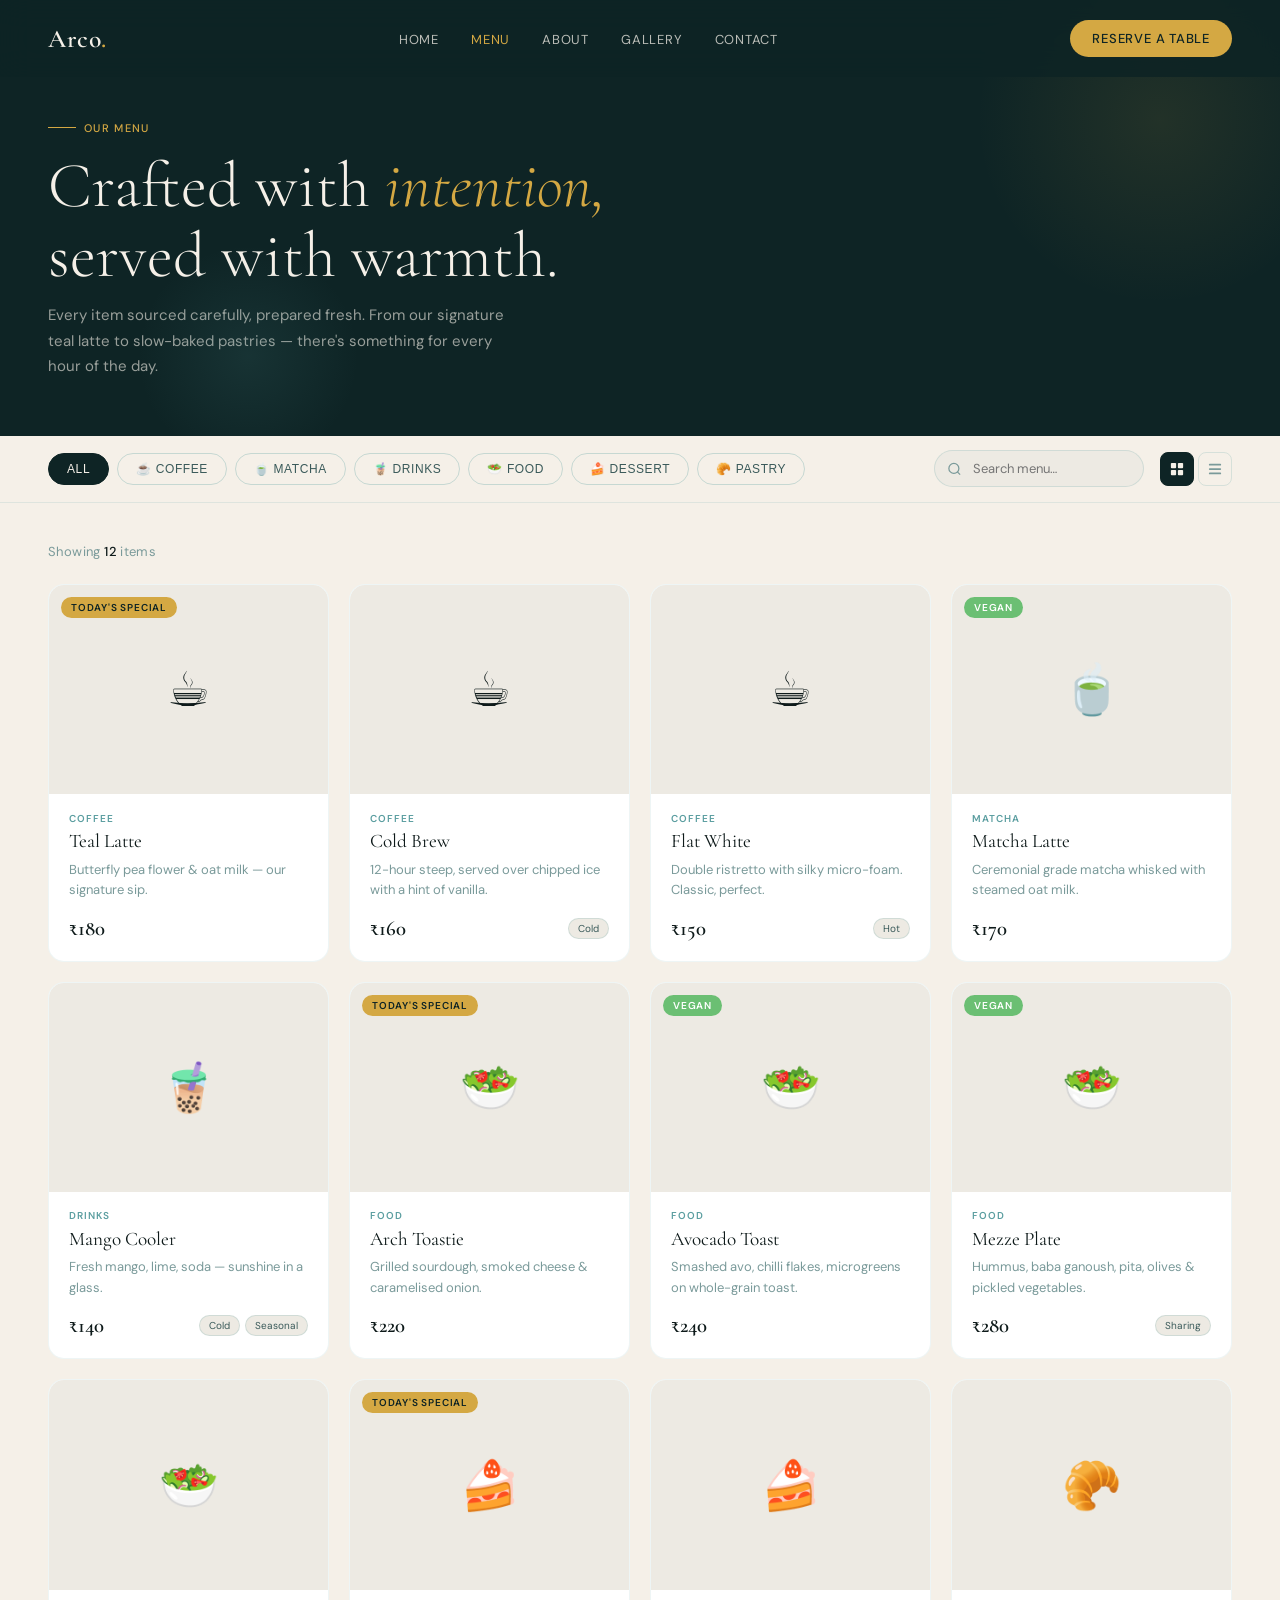
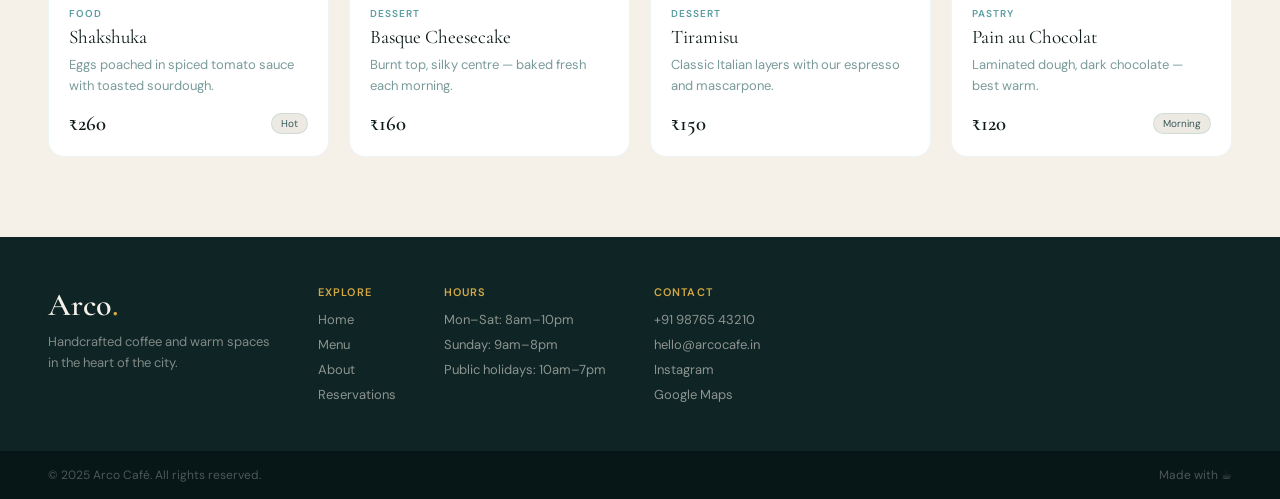
==== menu.html @ 8abc5b69 "first commit" ====
<!DOCTYPE html>
<html lang="en">

<head>
    <meta charset="UTF-8" />
    <meta name="viewport" content="width=device-width, initial-scale=1.0" />
    <title>Menu — Arco Café</title>
    <link rel="preconnect" href="https://fonts.googleapis.com" />
    <link rel="preconnect" href="https://fonts.gstatic.com" crossorigin />
    <link
        href="https://fonts.googleapis.com/css2?family=Cormorant+Garamond:ital,wght@0,300;0,400;0,600;1,300;1,400&family=DM+Sans:wght@300;400;500&display=swap"
        rel="stylesheet" />

    <style>
        /* ─── TOKENS (same as index.html) ───────────────────── */
        :root {
            --teal: #5B9EA0;
            --teal-deep: #3D7A7C;
            --teal-pale: #C8E6E7;
            --teal-bg: #0E2425;
            --gold: #D4A843;
            --gold-pale: #F5E6C0;
            --cream: #F5F0E8;
            --arch-white: #EDEAE3;
            --wood: #C8A97A;
            --text-dark: #0E1A1A;
            --text-mid: #3A5A5A;
            --text-muted: #7A9A9A;

            --font-display: 'Cormorant Garamond', Georgia, serif;
            --font-body: 'DM Sans', system-ui, sans-serif;
            --ease: cubic-bezier(0.22, 1, 0.36, 1);
            --radius-card: 16px;
        }

        *,
        *::before,
        *::after {
            box-sizing: border-box;
            margin: 0;
            padding: 0;
        }

        html {
            scroll-behavior: smooth;
        }

        body {
            font-family: var(--font-body);
            background: var(--cream);
            color: var(--text-dark);
            overflow-x: hidden;
        }

        img {
            display: block;
            max-width: 100%;
        }

        a {
            text-decoration: none;
            color: inherit;
        }

        /* ─── NAV ────────────────────────────────────────────── */
        nav {
            position: fixed;
            top: 0;
            left: 0;
            right: 0;
            z-index: 100;
            display: flex;
            align-items: center;
            justify-content: space-between;
            padding: 1.25rem 3rem;
            background: rgba(14, 36, 37, 0.85);
            backdrop-filter: blur(16px);
            -webkit-backdrop-filter: blur(16px);
        }

        .nav-logo {
            font-family: var(--font-display);
            font-size: 1.6rem;
            font-weight: 600;
            color: var(--cream);
            letter-spacing: 0.02em;
        }

        .nav-logo span {
            color: var(--gold);
        }

        .nav-links {
            display: flex;
            gap: 2rem;
            list-style: none;
        }

        .nav-links a {
            font-size: 13px;
            font-weight: 400;
            letter-spacing: 0.06em;
            color: rgba(245, 240, 232, 0.75);
            text-transform: uppercase;
            transition: color 0.2s;
        }

        .nav-links a:hover,
        .nav-links a.active {
            color: var(--gold);
        }

        .nav-cta {
            font-size: 13px;
            font-weight: 500;
            letter-spacing: 0.06em;
            text-transform: uppercase;
            color: var(--teal-bg);
            background: var(--gold);
            padding: 10px 22px;
            border-radius: 50px;
            transition: background 0.2s, transform 0.2s;
            white-space: nowrap;
        }

        .nav-cta:hover {
            background: #e8bc5a;
            transform: translateY(-1px);
        }

        .hamburger {
            display: none;
            flex-direction: column;
            gap: 5px;
            cursor: pointer;
        }

        .hamburger span {
            display: block;
            width: 22px;
            height: 2px;
            background: var(--cream);
            border-radius: 2px;
            transition: 0.3s;
        }

        /* ─── MOBILE DRAWER ──────────────────────────────────── */
        .drawer-overlay {
            display: none;
            position: fixed;
            inset: 0;
            z-index: 200;
            background: rgba(10, 26, 26, 0.6);
            backdrop-filter: blur(4px);
        }

        .drawer-overlay.open {
            display: block;
        }

        .drawer {
            position: fixed;
            top: 0;
            right: -100%;
            width: 280px;
            height: 100%;
            background: var(--teal-bg);
            z-index: 300;
            padding: 5rem 2rem 2rem;
            display: flex;
            flex-direction: column;
            gap: 1.5rem;
            transition: right 0.4s var(--ease);
        }

        .drawer.open {
            right: 0;
        }

        .drawer a {
            font-size: 15px;
            letter-spacing: 0.06em;
            text-transform: uppercase;
            color: rgba(245, 240, 232, 0.75);
            padding: 0.5rem 0;
            border-bottom: 0.5px solid rgba(255, 255, 255, 0.08);
            transition: color 0.2s;
        }

        .drawer a:hover {
            color: var(--gold);
        }

        .drawer-close {
            position: absolute;
            top: 1.5rem;
            right: 1.5rem;
            font-size: 22px;
            color: var(--cream);
            cursor: pointer;
            background: none;
            border: none;
        }

        /* ─── MENU HERO ──────────────────────────────────────── */
        .menu-hero {
            background: var(--teal-bg);
            padding: 7rem 3rem 3.5rem;
            position: relative;
            overflow: hidden;
        }

        .menu-hero::before {
            content: '';
            position: absolute;
            top: -80px;
            right: -80px;
            width: 400px;
            height: 400px;
            background: radial-gradient(circle, rgba(212, 168, 67, 0.1) 0%, transparent 65%);
            border-radius: 50%;
            pointer-events: none;
        }

        .menu-hero::after {
            content: '';
            position: absolute;
            bottom: -40px;
            left: 10%;
            width: 240px;
            height: 240px;
            background: radial-gradient(circle, rgba(91, 158, 160, 0.12) 0%, transparent 65%);
            border-radius: 50%;
            pointer-events: none;
        }

        .hero-eyebrow {
            display: inline-flex;
            align-items: center;
            gap: 8px;
            font-size: 11px;
            font-weight: 500;
            letter-spacing: 0.12em;
            text-transform: uppercase;
            color: var(--gold);
            margin-bottom: 1rem;
        }

        .hero-eyebrow::before {
            content: '';
            display: block;
            width: 28px;
            height: 1px;
            background: var(--gold);
        }

        .menu-hero h1 {
            font-family: var(--font-display);
            font-size: clamp(2.8rem, 5vw, 4.2rem);
            font-weight: 300;
            line-height: 1.1;
            color: var(--cream);
            margin-bottom: 0.75rem;
        }

        .menu-hero h1 em {
            font-style: italic;
            color: var(--gold);
        }

        .menu-hero p {
            font-size: 15px;
            line-height: 1.7;
            color: rgba(245, 240, 232, 0.6);
            max-width: 480px;
        }

        /* ─── STICKY TOOLBAR ─────────────────────────────────── */
        .toolbar {
            position: sticky;
            top: 72px;
            z-index: 50;
            background: var(--cream);
            border-bottom: 1px solid rgba(91, 158, 160, 0.15);
            padding: 0 3rem;
            display: flex;
            align-items: center;
            justify-content: space-between;
            gap: 1rem;
            flex-wrap: wrap;
            transition: box-shadow 0.3s;
        }

        .toolbar.elevated {
            box-shadow: 0 4px 24px rgba(14, 36, 37, 0.08);
        }

        /* Category pills */
        .cat-scroll {
            display: flex;
            gap: 0.5rem;
            overflow-x: auto;
            padding: 1rem 0;
            scrollbar-width: none;
            flex: 1;
            min-width: 0;
        }

        .cat-scroll::-webkit-scrollbar {
            display: none;
        }

        .cat-pill {
            flex-shrink: 0;
            font-size: 12px;
            font-weight: 500;
            letter-spacing: 0.05em;
            text-transform: uppercase;
            white-space: nowrap;
            padding: 8px 18px;
            border-radius: 50px;
            border: 1.5px solid rgba(91, 158, 160, 0.3);
            color: var(--text-mid);
            background: transparent;
            cursor: pointer;
            transition: all 0.2s var(--ease);
        }

        .cat-pill:hover {
            border-color: var(--teal);
            color: var(--teal);
        }

        .cat-pill.active {
            background: var(--teal-bg);
            color: var(--cream);
            border-color: var(--teal-bg);
        }

        /* Search */
        .search-wrap {
            position: relative;
            flex-shrink: 0;
        }

        .search-input {
            font-family: var(--font-body);
            font-size: 13px;
            background: var(--arch-white);
            border: 1.5px solid rgba(91, 158, 160, 0.2);
            border-radius: 50px;
            padding: 9px 16px 9px 38px;
            width: 210px;
            color: var(--text-dark);
            transition: border-color 0.2s, width 0.3s var(--ease);
            outline: none;
        }

        .search-input:focus {
            border-color: var(--teal);
            width: 260px;
        }

        .search-icon {
            position: absolute;
            left: 13px;
            top: 50%;
            transform: translateY(-50%);
            color: var(--text-muted);
            pointer-events: none;
        }

        /* View toggle */
        .view-toggle {
            display: flex;
            gap: 4px;
            flex-shrink: 0;
            padding: 1rem 0;
        }

        .view-btn {
            width: 34px;
            height: 34px;
            border-radius: 8px;
            border: 1.5px solid rgba(91, 158, 160, 0.2);
            background: transparent;
            cursor: pointer;
            display: flex;
            align-items: center;
            justify-content: center;
            color: var(--text-muted);
            transition: all 0.2s;
        }

        .view-btn.active,
        .view-btn:hover {
            background: var(--teal-bg);
            color: var(--cream);
            border-color: var(--teal-bg);
        }

        /* ─── MENU BODY ───────────────────────────────────────── */
        .menu-body {
            padding: 2.5rem 3rem 5rem;
            max-width: 1400px;
            margin: 0 auto;
        }

        /* Results count */
        .results-bar {
            display: flex;
            align-items: center;
            justify-content: space-between;
            margin-bottom: 1.5rem;
        }

        .results-count {
            font-size: 13px;
            color: var(--text-muted);
            letter-spacing: 0.03em;
        }

        .results-count span {
            color: var(--text-dark);
            font-weight: 500;
        }

        /* ─── GRID VIEW ───────────────────────────────────────── */
        .menu-grid {
            display: grid;
            grid-template-columns: repeat(auto-fill, minmax(280px, 1fr));
            gap: 1.25rem;
        }

        .menu-card {
            background: #fff;
            border-radius: var(--radius-card);
            overflow: hidden;
            border: 1px solid rgba(91, 158, 160, 0.1);
            transition: transform 0.3s var(--ease), box-shadow 0.3s var(--ease);
            opacity: 0;
            transform: translateY(16px);
            animation: cardIn 0.5s var(--ease) forwards;
            cursor: default;
        }

        @keyframes cardIn {
            to {
                opacity: 1;
                transform: translateY(0);
            }
        }

        .menu-card:hover {
            transform: translateY(-4px);
            box-shadow: 0 16px 40px rgba(14, 36, 37, 0.1);
        }

        /* Card image area */
        .card-img {
            position: relative;
            aspect-ratio: 4/3;
            background: var(--arch-white);
            display: flex;
            align-items: center;
            justify-content: center;
            overflow: hidden;
        }

        .card-img img {
            width: 100%;
            height: 100%;
            object-fit: cover;
            transition: transform 0.5s var(--ease);
        }

        .menu-card:hover .card-img img {
            transform: scale(1.05);
        }

        .card-emoji {
            font-size: 3rem;
        }

        .card-badge {
            position: absolute;
            top: 12px;
            left: 12px;
            font-size: 10px;
            font-weight: 600;
            letter-spacing: 0.08em;
            text-transform: uppercase;
            padding: 4px 10px;
            border-radius: 20px;
        }

        .badge-special {
            background: var(--gold);
            color: var(--teal-bg);
        }

        .badge-veg {
            background: #6BBF73;
            color: #fff;
        }

        .badge-new {
            background: var(--teal);
            color: #fff;
        }

        /* Card body */
        .card-body {
            padding: 1.1rem 1.25rem 1.25rem;
        }

        .card-category {
            font-size: 10px;
            font-weight: 600;
            letter-spacing: 0.1em;
            text-transform: uppercase;
            color: var(--teal);
            margin-bottom: 0.35rem;
        }

        .card-name {
            font-family: var(--font-display);
            font-size: 1.2rem;
            font-weight: 400;
            line-height: 1.2;
            color: var(--text-dark);
            margin-bottom: 0.4rem;
        }

        .card-desc {
            font-size: 13px;
            line-height: 1.6;
            color: var(--text-muted);
            margin-bottom: 0.9rem;
            display: -webkit-box;
            -webkit-line-clamp: 2;
            -webkit-box-orient: vertical;
            overflow: hidden;
        }

        .card-footer {
            display: flex;
            align-items: center;
            justify-content: space-between;
        }

        .card-price {
            font-family: var(--font-display);
            font-size: 1.3rem;
            font-weight: 600;
            color: var(--text-dark);
        }

        .card-price-orig {
            font-size: 12px;
            color: var(--text-muted);
            text-decoration: line-through;
            margin-left: 6px;
        }

        .card-tags {
            display: flex;
            gap: 5px;
        }

        .card-tag {
            font-size: 10px;
            padding: 3px 9px;
            border-radius: 20px;
            background: var(--arch-white);
            color: var(--text-mid);
            border: 0.5px solid rgba(91, 158, 160, 0.2);
        }

        /* ─── LIST VIEW ───────────────────────────────────────── */
        .menu-list {
            display: flex;
            flex-direction: column;
            gap: 1px;
        }

        .list-section-head {
            font-size: 11px;
            font-weight: 600;
            letter-spacing: 0.1em;
            text-transform: uppercase;
            color: var(--teal);
            padding: 1.5rem 0 0.75rem;
            border-top: 1px solid rgba(91, 158, 160, 0.15);
            margin-top: 0.5rem;
        }

        .list-section-head:first-child {
            border-top: none;
            margin-top: 0;
        }

        .list-item {
            display: flex;
            align-items: center;
            gap: 1rem;
            padding: 0.9rem 0;
            border-bottom: 0.5px solid rgba(91, 158, 160, 0.1);
            opacity: 0;
            transform: translateX(-10px);
            animation: listIn 0.4s var(--ease) forwards;
        }

        @keyframes listIn {
            to {
                opacity: 1;
                transform: translateX(0);
            }
        }

        .list-thumb {
            width: 68px;
            height: 68px;
            border-radius: 10px;
            flex-shrink: 0;
            overflow: hidden;
            background: var(--arch-white);
            display: flex;
            align-items: center;
            justify-content: center;
        }

        .list-thumb img {
            width: 100%;
            height: 100%;
            object-fit: cover;
        }

        .list-thumb-emoji {
            font-size: 1.8rem;
        }

        .list-info {
            flex: 1;
            min-width: 0;
        }

        .list-name {
            font-family: var(--font-display);
            font-size: 1.05rem;
            font-weight: 400;
            color: var(--text-dark);
            margin-bottom: 3px;
        }

        .list-desc {
            font-size: 12px;
            line-height: 1.5;
            color: var(--text-muted);
            white-space: nowrap;
            overflow: hidden;
            text-overflow: ellipsis;
        }

        .list-meta {
            display: flex;
            flex-direction: column;
            align-items: flex-end;
            gap: 5px;
            flex-shrink: 0;
        }

        .list-price {
            font-family: var(--font-display);
            font-size: 1.1rem;
            font-weight: 600;
            color: var(--text-dark);
        }

        .list-badges {
            display: flex;
            gap: 4px;
        }

        /* ─── EMPTY STATE ─────────────────────────────────────── */
        .empty-state {
            text-align: center;
            padding: 5rem 2rem;
            display: none;
        }

        .empty-state.show {
            display: block;
        }

        .empty-icon {
            font-size: 3rem;
            margin-bottom: 1rem;
            opacity: 0.4;
        }

        .empty-title {
            font-family: var(--font-display);
            font-size: 1.5rem;
            font-weight: 300;
            color: var(--text-mid);
            margin-bottom: 0.5rem;
        }

        .empty-sub {
            font-size: 14px;
            color: var(--text-muted);
        }

        /* ─── SKELETON ────────────────────────────────────────── */
        .skeleton {
            display: grid;
            grid-template-columns: repeat(auto-fill, minmax(280px, 1fr));
            gap: 1.25rem;
        }

        .skel-card {
            background: #fff;
            border-radius: var(--radius-card);
            overflow: hidden;
        }

        .skel-img {
            height: 210px;
            background: linear-gradient(90deg, var(--arch-white) 25%, #e8e3d9 50%, var(--arch-white) 75%);
            background-size: 200% 100%;
            animation: shimmer 1.4s infinite;
        }

        .skel-body {
            padding: 1.25rem;
        }

        .skel-line {
            height: 12px;
            border-radius: 6px;
            background: linear-gradient(90deg, var(--arch-white) 25%, #e8e3d9 50%, var(--arch-white) 75%);
            background-size: 200% 100%;
            animation: shimmer 1.4s infinite;
            margin-bottom: 10px;
        }

        .skel-line.short {
            width: 40%;
        }

        .skel-line.mid {
            width: 70%;
        }

        @keyframes shimmer {
            to {
                background-position: -200% 0;
            }
        }

        /* ─── FOOTER ──────────────────────────────────────────── */
        footer {
            background: var(--teal-bg);
            color: var(--cream);
            padding: 3rem;
            display: flex;
            gap: 3rem;
            flex-wrap: wrap;
        }

        .footer-logo {
            font-family: var(--font-display);
            font-size: 2rem;
            font-weight: 600;
            color: var(--cream);
        }

        .footer-logo span {
            color: var(--gold);
        }

        .footer-tagline {
            font-size: 13px;
            color: rgba(245, 240, 232, 0.5);
            margin-top: 0.5rem;
            line-height: 1.6;
        }

        .footer-col {
            display: flex;
            flex-direction: column;
            gap: 0.5rem;
        }

        .footer-col-title {
            font-size: 11px;
            font-weight: 600;
            letter-spacing: 0.1em;
            text-transform: uppercase;
            color: var(--gold);
            margin-bottom: 0.25rem;
        }

        .footer-col a {
            font-size: 13px;
            color: rgba(245, 240, 232, 0.55);
            transition: color 0.2s;
        }

        .footer-col a:hover {
            color: var(--cream);
        }

        .footer-bottom {
            background: #071617;
            color: rgba(245, 240, 232, 0.3);
            padding: 1rem 3rem;
            display: flex;
            justify-content: space-between;
            font-size: 12px;
        }

        /* ─── RESPONSIVE ──────────────────────────────────────── */
        @media (max-width: 768px) {
            nav {
                padding: 1rem 1.25rem;
            }

            .nav-links,
            .nav-cta {
                display: none;
            }

            .hamburger {
                display: flex;
            }

            .menu-hero {
                padding: 6rem 1.25rem 2.5rem;
            }

            .toolbar {
                padding: 0 1.25rem;
                gap: 0.5rem;
            }

            .search-input {
                width: 100%;
            }

            .search-input:focus {
                width: 100%;
            }

            .menu-body {
                padding: 1.5rem 1.25rem 4rem;
            }

            footer {
                padding: 2.5rem 1.25rem;
                gap: 2rem;
            }

            .footer-bottom {
                padding: 1rem 1.25rem;
                flex-direction: column;
                gap: 0.25rem;
            }

            .view-toggle {
                display: none;
            }
        }
    </style>
</head>

<body>

    <!-- NAV -->
    <nav id="navbar">
        <a href="index.html" class="nav-logo">Arco<span>.</span></a>
        <ul class="nav-links">
            <li><a href="index.html">Home</a></li>
            <li><a href="menu.html" class="active">Menu</a></li>
            <li><a href="about.html">About</a></li>
            <li><a href="index.html#gallery">Gallery</a></li>
            <li><a href="index.html#contact">Contact</a></li>
        </ul>
        <a href="reservation.html" class="nav-cta">Reserve a Table</a>
        <div class="hamburger" onclick="openDrawer()">
            <span></span><span></span><span></span>
        </div>
    </nav>

    <!-- MOBILE DRAWER -->
    <div class="drawer-overlay" id="drawerOverlay" onclick="closeDrawer()"></div>
    <div class="drawer" id="drawer">
        <button class="drawer-close" onclick="closeDrawer()">✕</button>
        <a href="index.html" onclick="closeDrawer()">Home</a>
        <a href="menu.html" onclick="closeDrawer()">Menu</a>
        <a href="about.html" onclick="closeDrawer()">About</a>
        <a href="index.html#gallery" onclick="closeDrawer()">Gallery</a>
        <a href="index.html#contact" onclick="closeDrawer()">Contact</a>
        <a href="reservation.html" onclick="closeDrawer()" style="color:var(--gold);margin-top:1rem;">Reserve a Table
            →</a>
    </div>

    <!-- HERO -->
    <section class="menu-hero">
        <div class="hero-eyebrow">Our Menu</div>
        <h1>Crafted with <em>intention,</em><br>served with warmth.</h1>
        <p>Every item sourced carefully, prepared fresh. From our signature teal latte to slow-baked pastries — there's
            something for every hour of the day.</p>
    </section>

    <!-- STICKY TOOLBAR -->
    <div class="toolbar" id="toolbar">
        <!-- Category pills (populated by JS) -->
        <div class="cat-scroll" id="catScroll">
            <button class="cat-pill active" data-cat="All" onclick="filterCat('All', this)">All</button>
        </div>

        <!-- Search -->
        <div class="search-wrap">
            <svg class="search-icon" width="15" height="15" viewBox="0 0 24 24" fill="none" stroke="currentColor"
                stroke-width="2">
                <circle cx="11" cy="11" r="8" />
                <path d="m21 21-4.35-4.35" />
            </svg>
            <input class="search-input" id="searchInput" type="search" placeholder="Search menu…" autocomplete="off"
                oninput="debounceSearch()" />
        </div>

        <!-- Grid / List toggle -->
        <div class="view-toggle">
            <button class="view-btn active" id="btnGrid" onclick="setView('grid')" title="Grid view">
                <svg width="14" height="14" viewBox="0 0 16 16" fill="currentColor">
                    <rect x="1" y="1" width="6" height="6" rx="1" />
                    <rect x="9" y="1" width="6" height="6" rx="1" />
                    <rect x="1" y="9" width="6" height="6" rx="1" />
                    <rect x="9" y="9" width="6" height="6" rx="1" />
                </svg>
            </button>
            <button class="view-btn" id="btnList" onclick="setView('list')" title="List view">
                <svg width="14" height="14" viewBox="0 0 16 16" fill="currentColor">
                    <rect x="1" y="2" width="14" height="2" rx="1" />
                    <rect x="1" y="7" width="14" height="2" rx="1" />
                    <rect x="1" y="12" width="14" height="2" rx="1" />
                </svg>
            </button>
        </div>
    </div>

    <!-- MENU BODY -->
    <main class="menu-body">
        <!-- Results bar -->
        <div class="results-bar" id="resultsBar" style="display:none;">
            <div class="results-count" id="resultsCount"></div>
        </div>

        <!-- Skeleton loader (cards injected by JS on load) -->
        <div class="skeleton" id="skeleton"></div>

        <!-- Grid view -->
        <div class="menu-grid" id="menuGrid" style="display:none;"></div>

        <!-- List view -->
        <div class="menu-list" id="menuList" style="display:none;"></div>

        <!-- Empty state -->
        <div class="empty-state" id="emptyState">
            <div class="empty-icon">☕</div>
            <div class="empty-title">Nothing found</div>
            <div class="empty-sub">Try a different search or browse all categories.</div>
        </div>
    </main>

    <!-- FOOTER -->
    <footer id="contact">
        <div>
            <div class="footer-logo">Arco<span>.</span></div>
            <p class="footer-tagline">Handcrafted coffee and warm spaces<br>in the heart of the city.</p>
        </div>
        <div class="footer-col">
            <div class="footer-col-title">Explore</div>
            <a href="index.html">Home</a>
            <a href="menu.html">Menu</a>
            <a href="about.html">About</a>
            <a href="reservation.html">Reservations</a>
        </div>
        <div class="footer-col">
            <div class="footer-col-title">Hours</div>
            <a>Mon–Sat: 8am–10pm</a>
            <a>Sunday: 9am–8pm</a>
            <a>Public holidays: 10am–7pm</a>
        </div>
        <div class="footer-col">
            <div class="footer-col-title">Contact</div>
            <a href="tel:+919876543210">+91 98765 43210</a>
            <a href="mailto:hello@arcocafe.in">hello@arcocafe.in</a>
            <a href="#">Instagram</a>
            <a href="#">Google Maps</a>
        </div>
    </footer>
    <div class="footer-bottom">
        <span>© 2025 Arco Café. All rights reserved.</span>
        <span>Made with ☕</span>
    </div>

    <script>
        // ── CONFIG ─────────────────────────────────────────────
        const GAS_URL = 'https://script.google.com/macros/s/AKfycbw0-ITl0jPxy0zhqvf8nB96fpPkbQnNSOYB141R4pqxNDFHVwTysxSMj_7Fw-J5WnU/exec'; // ← Paste deployed URL

        // ── STATE ──────────────────────────────────────────────
        let allItems = [];
        let currentCat = 'All';
        let currentView = 'grid';
        let searchTimer = null;

        // ── CATEGORY EMOJI MAP ─────────────────────────────────
        const EMOJI = {
            Coffee: '☕', Drinks: '🧋', Matcha: '🍵',
            Food: '🥗', Breakfast: '🥐', Lunch: '🥪',
            Dessert: '🍰', Desserts: '🍰', Pastry: '🥐',
            Seasonal: '🌿', Default: '🍽️',
        };
        function emoji(cat) { return EMOJI[cat] || EMOJI.Default; }

        // ── INIT ───────────────────────────────────────────────
        window.addEventListener('load', loadMenu);

        // Toolbar elevation on scroll
        const toolbar = document.getElementById('toolbar');
        window.addEventListener('scroll', () => {
            toolbar.classList.toggle('elevated', window.scrollY > 160);
        }, { passive: true });

        // ── LOAD MENU FROM GAS ─────────────────────────────────
        async function loadMenu() {
            showSkeleton();
            if (!GAS_URL || GAS_URL === 'YOUR_GAS_WEB_APP_URL_HERE') {
                loadFallback(); return;
            }
            try {
                const res = await fetch(`${GAS_URL}?action=menu`);
                const data = await res.json();
                if (data.items && data.items.length) {
                    allItems = data.items;
                    buildCategoryPills(data.categories || []);
                } else {
                    loadFallback();
                }
            } catch { loadFallback(); }
            finally { hideSkeleton(); render(); }
        }

        // ── FALLBACK DATA ──────────────────────────────────────
        function loadFallback() {
            allItems = [
                { name: 'Teal Latte', category: 'Coffee', price: '180', description: 'Butterfly pea flower & oat milk — our signature sip.', is_special: 'true', tags: 'Vegan,Signature', image_url: '' },
                { name: 'Cold Brew', category: 'Coffee', price: '160', description: '12-hour steep, served over chipped ice with a hint of vanilla.', tags: 'Cold', image_url: '' },
                { name: 'Flat White', category: 'Coffee', price: '150', description: 'Double ristretto with silky micro-foam. Classic, perfect.', tags: 'Hot', image_url: '' },
                { name: 'Matcha Latte', category: 'Matcha', price: '170', description: 'Ceremonial grade matcha whisked with steamed oat milk.', tags: 'Vegan', image_url: '' },
                { name: 'Mango Cooler', category: 'Drinks', price: '140', description: 'Fresh mango, lime, soda — sunshine in a glass.', tags: 'Cold,Seasonal', image_url: '' },
                { name: 'Arch Toastie', category: 'Food', price: '220', description: 'Grilled sourdough, smoked cheese & caramelised onion.', is_special: 'true', tags: 'Bestseller', image_url: '' },
                { name: 'Avocado Toast', category: 'Food', price: '240', description: 'Smashed avo, chilli flakes, microgreens on whole-grain toast.', tags: 'Vegan', image_url: '' },
                { name: 'Mezze Plate', category: 'Food', price: '280', description: 'Hummus, baba ganoush, pita, olives & pickled vegetables.', tags: 'Sharing,Vegan', image_url: '' },
                { name: 'Shakshuka', category: 'Food', price: '260', description: 'Eggs poached in spiced tomato sauce with toasted sourdough.', tags: 'Hot', image_url: '' },
                { name: 'Basque Cheesecake', category: 'Dessert', price: '160', description: 'Burnt top, silky centre — baked fresh each morning.', is_special: 'true', tags: 'Signature', image_url: '' },
                { name: 'Tiramisu', category: 'Dessert', price: '150', description: 'Classic Italian layers with our espresso and mascarpone.', tags: '', image_url: '' },
                { name: 'Pain au Chocolat', category: 'Pastry', price: '120', description: 'Laminated dough, dark chocolate — best warm.', tags: 'Morning', image_url: '' },
            ];
            const cats = [...new Set(allItems.map(i => i.category))];
            buildCategoryPills(cats);
        }

        // ── CATEGORY PILLS ─────────────────────────────────────
        function buildCategoryPills(cats) {
            const scroll = document.getElementById('catScroll');
            // Keep the "All" pill, add rest
            cats.forEach(cat => {
                const btn = document.createElement('button');
                btn.className = 'cat-pill';
                btn.dataset.cat = cat;
                btn.textContent = `${emoji(cat)} ${cat}`;
                btn.onclick = () => filterCat(cat, btn);
                scroll.appendChild(btn);
            });
        }

        function filterCat(cat, btn) {
            currentCat = cat;
            document.querySelectorAll('.cat-pill').forEach(p => p.classList.remove('active'));
            btn.classList.add('active');
            render();
        }

        // ── SEARCH ─────────────────────────────────────────────
        function debounceSearch() {
            clearTimeout(searchTimer);
            searchTimer = setTimeout(render, 220);
        }

        // ── VIEW TOGGLE ────────────────────────────────────────
        function setView(view) {
            currentView = view;
            document.getElementById('btnGrid').classList.toggle('active', view === 'grid');
            document.getElementById('btnList').classList.toggle('active', view === 'list');
            render();
        }

        // ── FILTER ITEMS ───────────────────────────────────────
        function getFiltered() {
            const q = (document.getElementById('searchInput').value || '').toLowerCase().trim();
            return allItems.filter(item => {
                const catMatch = currentCat === 'All' || item.category === currentCat;
                const searchMatch = !q ||
                    item.name.toLowerCase().includes(q) ||
                    (item.description || '').toLowerCase().includes(q) ||
                    (item.category || '').toLowerCase().includes(q);
                return catMatch && searchMatch;
            });
        }

        // ── RENDER ─────────────────────────────────────────────
        function render() {
            const items = getFiltered();
            const grid = document.getElementById('menuGrid');
            const list = document.getElementById('menuList');
            const empty = document.getElementById('emptyState');
            const bar = document.getElementById('resultsBar');
            const count = document.getElementById('resultsCount');

            // Results count
            bar.style.display = 'flex';
            count.innerHTML = `Showing <span>${items.length}</span> item${items.length !== 1 ? 's' : ''}`;

            // Empty state
            empty.classList.toggle('show', items.length === 0);

            if (currentView === 'grid') {
                grid.style.display = items.length ? 'grid' : 'none';
                list.style.display = 'none';
                grid.innerHTML = items.map((item, i) => cardHTML(item, i)).join('');
            } else {
                list.style.display = items.length ? 'flex' : 'none';
                grid.style.display = 'none';
                list.innerHTML = renderListView(items);
            }
        }

        // ── CARD HTML (grid) ───────────────────────────────────
        function cardHTML(item, idx) {
            const tags = (item.tags || '').split(',').map(t => t.trim()).filter(Boolean);
            const isSpecial = item.is_special === 'true' || item.is_special === true;
            const isVeg = tags.includes('Vegan') || tags.includes('Vegetarian');
            const isNew = tags.includes('New');

            const badge = isSpecial
                ? `<span class="card-badge badge-special">Today's Special</span>`
                : isNew ? `<span class="card-badge badge-new">New</span>`
                    : isVeg ? `<span class="card-badge badge-veg">Vegan</span>` : '';

            const imgHTML = item.image_url
                ? `<img src="${item.image_url}" alt="${item.name}" loading="lazy" />`
                : `<span class="card-emoji">${emoji(item.category)}</span>`;

            const visibleTags = tags.filter(t => !['Vegan', 'Vegetarian', 'Signature', 'Bestseller', 'New'].includes(t)).slice(0, 2);

            return `
  <article class="menu-card" style="animation-delay:${idx * 60}ms">
    <div class="card-img">
      ${imgHTML}
      ${badge}
    </div>
    <div class="card-body">
      <div class="card-category">${item.category}</div>
      <div class="card-name">${item.name}</div>
      <div class="card-desc">${item.description || ''}</div>
      <div class="card-footer">
        <div>
          <span class="card-price">₹${item.price}</span>
          ${item.original_price ? `<span class="card-price-orig">₹${item.original_price}</span>` : ''}
        </div>
        <div class="card-tags">
          ${visibleTags.map(t => `<span class="card-tag">${t}</span>`).join('')}
        </div>
      </div>
    </div>
  </article>`;
        }

        // ── LIST HTML ──────────────────────────────────────────
        function renderListView(items) {
            // Group by category
            const groups = {};
            items.forEach(item => {
                if (!groups[item.category]) groups[item.category] = [];
                groups[item.category].push(item);
            });

            return Object.entries(groups).map(([cat, catItems]) => `
    <div class="list-section-head">${emoji(cat)} ${cat}</div>
    ${catItems.map((item, i) => listItemHTML(item, i)).join('')}
  `).join('');
        }

        function listItemHTML(item, idx) {
            const isSpecial = item.is_special === 'true' || item.is_special === true;
            const tags = (item.tags || '').split(',').map(t => t.trim()).filter(Boolean);
            const isVeg = tags.includes('Vegan') || tags.includes('Vegetarian');

            const imgHTML = item.image_url
                ? `<img src="${item.image_url}" alt="${item.name}" loading="lazy" />`
                : `<span class="list-thumb-emoji">${emoji(item.category)}</span>`;

            return `
  <div class="list-item" style="animation-delay:${idx * 40}ms">
    <div class="list-thumb">${imgHTML}</div>
    <div class="list-info">
      <div class="list-name">${item.name}</div>
      <div class="list-desc">${item.description || ''}</div>
    </div>
    <div class="list-meta">
      <div class="list-price">₹${item.price}</div>
      <div class="list-badges">
        ${isSpecial ? `<span class="card-badge badge-special" style="position:static;font-size:9px;padding:2px 7px;">Special</span>` : ''}
        ${isVeg ? `<span class="card-badge badge-veg" style="position:static;font-size:9px;padding:2px 7px;">Vegan</span>` : ''}
      </div>
    </div>
  </div>`;
        }

        // ── SKELETON ───────────────────────────────────────────
        function showSkeleton() {
            const skel = document.getElementById('skeleton');
            skel.innerHTML = Array.from({ length: 6 }, () => `
    <div class="skel-card">
      <div class="skel-img"></div>
      <div class="skel-body">
        <div class="skel-line short"></div>
        <div class="skel-line mid"></div>
        <div class="skel-line"></div>
      </div>
    </div>`).join('');
            skel.style.display = 'grid';
        }

        function hideSkeleton() {
            document.getElementById('skeleton').style.display = 'none';
            document.getElementById('menuGrid').style.display = 'grid';
        }

        // ── DRAWER ─────────────────────────────────────────────
        function openDrawer() {
            document.getElementById('drawer').classList.add('open');
            document.getElementById('drawerOverlay').classList.add('open');
        }
        function closeDrawer() {
            document.getElementById('drawer').classList.remove('open');
            document.getElementById('drawerOverlay').classList.remove('open');
        }
    </script>
</body>

</html>
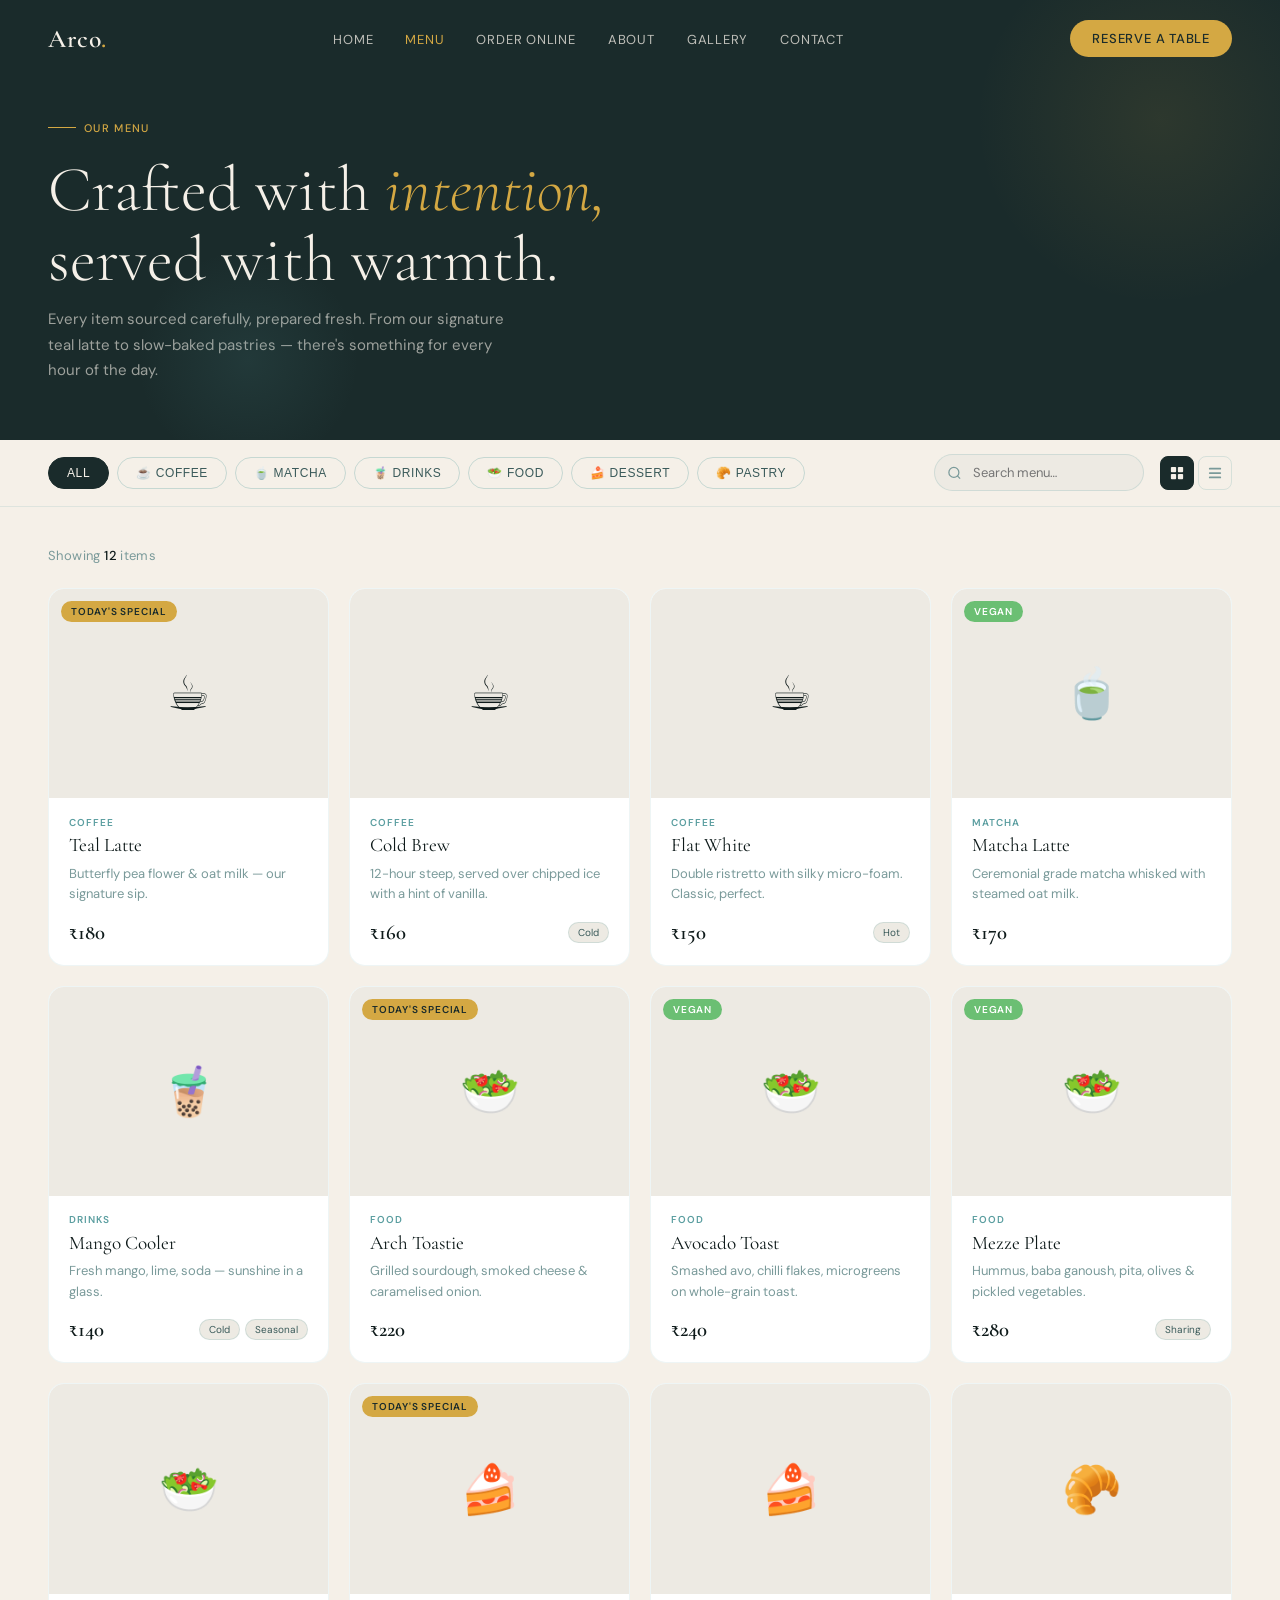
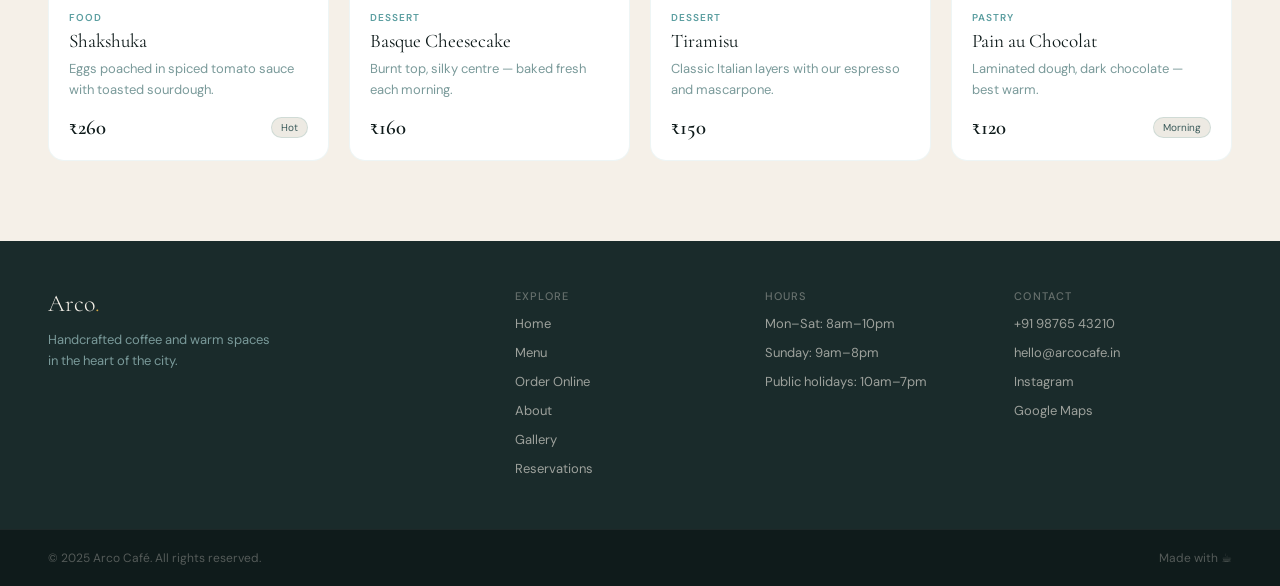
==== commit 95a92e8b: "second day update" ====
--- a/menu.html
+++ b/menu.html
@@ -10,869 +10,8 @@
     <link
         href="https://fonts.googleapis.com/css2?family=Cormorant+Garamond:ital,wght@0,300;0,400;0,600;1,300;1,400&family=DM+Sans:wght@300;400;500&display=swap"
         rel="stylesheet" />
-
-    <style>
-        /* ─── TOKENS (same as index.html) ───────────────────── */
-        :root {
-            --teal: #5B9EA0;
-            --teal-deep: #3D7A7C;
-            --teal-pale: #C8E6E7;
-            --teal-bg: #0E2425;
-            --gold: #D4A843;
-            --gold-pale: #F5E6C0;
-            --cream: #F5F0E8;
-            --arch-white: #EDEAE3;
-            --wood: #C8A97A;
-            --text-dark: #0E1A1A;
-            --text-mid: #3A5A5A;
-            --text-muted: #7A9A9A;
-
-            --font-display: 'Cormorant Garamond', Georgia, serif;
-            --font-body: 'DM Sans', system-ui, sans-serif;
-            --ease: cubic-bezier(0.22, 1, 0.36, 1);
-            --radius-card: 16px;
-        }
-
-        *,
-        *::before,
-        *::after {
-            box-sizing: border-box;
-            margin: 0;
-            padding: 0;
-        }
-
-        html {
-            scroll-behavior: smooth;
-        }
-
-        body {
-            font-family: var(--font-body);
-            background: var(--cream);
-            color: var(--text-dark);
-            overflow-x: hidden;
-        }
-
-        img {
-            display: block;
-            max-width: 100%;
-        }
-
-        a {
-            text-decoration: none;
-            color: inherit;
-        }
-
-        /* ─── NAV ────────────────────────────────────────────── */
-        nav {
-            position: fixed;
-            top: 0;
-            left: 0;
-            right: 0;
-            z-index: 100;
-            display: flex;
-            align-items: center;
-            justify-content: space-between;
-            padding: 1.25rem 3rem;
-            background: rgba(14, 36, 37, 0.85);
-            backdrop-filter: blur(16px);
-            -webkit-backdrop-filter: blur(16px);
-        }
-
-        .nav-logo {
-            font-family: var(--font-display);
-            font-size: 1.6rem;
-            font-weight: 600;
-            color: var(--cream);
-            letter-spacing: 0.02em;
-        }
-
-        .nav-logo span {
-            color: var(--gold);
-        }
-
-        .nav-links {
-            display: flex;
-            gap: 2rem;
-            list-style: none;
-        }
-
-        .nav-links a {
-            font-size: 13px;
-            font-weight: 400;
-            letter-spacing: 0.06em;
-            color: rgba(245, 240, 232, 0.75);
-            text-transform: uppercase;
-            transition: color 0.2s;
-        }
-
-        .nav-links a:hover,
-        .nav-links a.active {
-            color: var(--gold);
-        }
-
-        .nav-cta {
-            font-size: 13px;
-            font-weight: 500;
-            letter-spacing: 0.06em;
-            text-transform: uppercase;
-            color: var(--teal-bg);
-            background: var(--gold);
-            padding: 10px 22px;
-            border-radius: 50px;
-            transition: background 0.2s, transform 0.2s;
-            white-space: nowrap;
-        }
-
-        .nav-cta:hover {
-            background: #e8bc5a;
-            transform: translateY(-1px);
-        }
-
-        .hamburger {
-            display: none;
-            flex-direction: column;
-            gap: 5px;
-            cursor: pointer;
-        }
-
-        .hamburger span {
-            display: block;
-            width: 22px;
-            height: 2px;
-            background: var(--cream);
-            border-radius: 2px;
-            transition: 0.3s;
-        }
-
-        /* ─── MOBILE DRAWER ──────────────────────────────────── */
-        .drawer-overlay {
-            display: none;
-            position: fixed;
-            inset: 0;
-            z-index: 200;
-            background: rgba(10, 26, 26, 0.6);
-            backdrop-filter: blur(4px);
-        }
-
-        .drawer-overlay.open {
-            display: block;
-        }
-
-        .drawer {
-            position: fixed;
-            top: 0;
-            right: -100%;
-            width: 280px;
-            height: 100%;
-            background: var(--teal-bg);
-            z-index: 300;
-            padding: 5rem 2rem 2rem;
-            display: flex;
-            flex-direction: column;
-            gap: 1.5rem;
-            transition: right 0.4s var(--ease);
-        }
-
-        .drawer.open {
-            right: 0;
-        }
-
-        .drawer a {
-            font-size: 15px;
-            letter-spacing: 0.06em;
-            text-transform: uppercase;
-            color: rgba(245, 240, 232, 0.75);
-            padding: 0.5rem 0;
-            border-bottom: 0.5px solid rgba(255, 255, 255, 0.08);
-            transition: color 0.2s;
-        }
-
-        .drawer a:hover {
-            color: var(--gold);
-        }
-
-        .drawer-close {
-            position: absolute;
-            top: 1.5rem;
-            right: 1.5rem;
-            font-size: 22px;
-            color: var(--cream);
-            cursor: pointer;
-            background: none;
-            border: none;
-        }
-
-        /* ─── MENU HERO ──────────────────────────────────────── */
-        .menu-hero {
-            background: var(--teal-bg);
-            padding: 7rem 3rem 3.5rem;
-            position: relative;
-            overflow: hidden;
-        }
-
-        .menu-hero::before {
-            content: '';
-            position: absolute;
-            top: -80px;
-            right: -80px;
-            width: 400px;
-            height: 400px;
-            background: radial-gradient(circle, rgba(212, 168, 67, 0.1) 0%, transparent 65%);
-            border-radius: 50%;
-            pointer-events: none;
-        }
-
-        .menu-hero::after {
-            content: '';
-            position: absolute;
-            bottom: -40px;
-            left: 10%;
-            width: 240px;
-            height: 240px;
-            background: radial-gradient(circle, rgba(91, 158, 160, 0.12) 0%, transparent 65%);
-            border-radius: 50%;
-            pointer-events: none;
-        }
-
-        .hero-eyebrow {
-            display: inline-flex;
-            align-items: center;
-            gap: 8px;
-            font-size: 11px;
-            font-weight: 500;
-            letter-spacing: 0.12em;
-            text-transform: uppercase;
-            color: var(--gold);
-            margin-bottom: 1rem;
-        }
-
-        .hero-eyebrow::before {
-            content: '';
-            display: block;
-            width: 28px;
-            height: 1px;
-            background: var(--gold);
-        }
-
-        .menu-hero h1 {
-            font-family: var(--font-display);
-            font-size: clamp(2.8rem, 5vw, 4.2rem);
-            font-weight: 300;
-            line-height: 1.1;
-            color: var(--cream);
-            margin-bottom: 0.75rem;
-        }
-
-        .menu-hero h1 em {
-            font-style: italic;
-            color: var(--gold);
-        }
-
-        .menu-hero p {
-            font-size: 15px;
-            line-height: 1.7;
-            color: rgba(245, 240, 232, 0.6);
-            max-width: 480px;
-        }
-
-        /* ─── STICKY TOOLBAR ─────────────────────────────────── */
-        .toolbar {
-            position: sticky;
-            top: 72px;
-            z-index: 50;
-            background: var(--cream);
-            border-bottom: 1px solid rgba(91, 158, 160, 0.15);
-            padding: 0 3rem;
-            display: flex;
-            align-items: center;
-            justify-content: space-between;
-            gap: 1rem;
-            flex-wrap: wrap;
-            transition: box-shadow 0.3s;
-        }
-
-        .toolbar.elevated {
-            box-shadow: 0 4px 24px rgba(14, 36, 37, 0.08);
-        }
-
-        /* Category pills */
-        .cat-scroll {
-            display: flex;
-            gap: 0.5rem;
-            overflow-x: auto;
-            padding: 1rem 0;
-            scrollbar-width: none;
-            flex: 1;
-            min-width: 0;
-        }
-
-        .cat-scroll::-webkit-scrollbar {
-            display: none;
-        }
-
-        .cat-pill {
-            flex-shrink: 0;
-            font-size: 12px;
-            font-weight: 500;
-            letter-spacing: 0.05em;
-            text-transform: uppercase;
-            white-space: nowrap;
-            padding: 8px 18px;
-            border-radius: 50px;
-            border: 1.5px solid rgba(91, 158, 160, 0.3);
-            color: var(--text-mid);
-            background: transparent;
-            cursor: pointer;
-            transition: all 0.2s var(--ease);
-        }
-
-        .cat-pill:hover {
-            border-color: var(--teal);
-            color: var(--teal);
-        }
-
-        .cat-pill.active {
-            background: var(--teal-bg);
-            color: var(--cream);
-            border-color: var(--teal-bg);
-        }
-
-        /* Search */
-        .search-wrap {
-            position: relative;
-            flex-shrink: 0;
-        }
-
-        .search-input {
-            font-family: var(--font-body);
-            font-size: 13px;
-            background: var(--arch-white);
-            border: 1.5px solid rgba(91, 158, 160, 0.2);
-            border-radius: 50px;
-            padding: 9px 16px 9px 38px;
-            width: 210px;
-            color: var(--text-dark);
-            transition: border-color 0.2s, width 0.3s var(--ease);
-            outline: none;
-        }
-
-        .search-input:focus {
-            border-color: var(--teal);
-            width: 260px;
-        }
-
-        .search-icon {
-            position: absolute;
-            left: 13px;
-            top: 50%;
-            transform: translateY(-50%);
-            color: var(--text-muted);
-            pointer-events: none;
-        }
-
-        /* View toggle */
-        .view-toggle {
-            display: flex;
-            gap: 4px;
-            flex-shrink: 0;
-            padding: 1rem 0;
-        }
-
-        .view-btn {
-            width: 34px;
-            height: 34px;
-            border-radius: 8px;
-            border: 1.5px solid rgba(91, 158, 160, 0.2);
-            background: transparent;
-            cursor: pointer;
-            display: flex;
-            align-items: center;
-            justify-content: center;
-            color: var(--text-muted);
-            transition: all 0.2s;
-        }
-
-        .view-btn.active,
-        .view-btn:hover {
-            background: var(--teal-bg);
-            color: var(--cream);
-            border-color: var(--teal-bg);
-        }
-
-        /* ─── MENU BODY ───────────────────────────────────────── */
-        .menu-body {
-            padding: 2.5rem 3rem 5rem;
-            max-width: 1400px;
-            margin: 0 auto;
-        }
-
-        /* Results count */
-        .results-bar {
-            display: flex;
-            align-items: center;
-            justify-content: space-between;
-            margin-bottom: 1.5rem;
-        }
-
-        .results-count {
-            font-size: 13px;
-            color: var(--text-muted);
-            letter-spacing: 0.03em;
-        }
-
-        .results-count span {
-            color: var(--text-dark);
-            font-weight: 500;
-        }
-
-        /* ─── GRID VIEW ───────────────────────────────────────── */
-        .menu-grid {
-            display: grid;
-            grid-template-columns: repeat(auto-fill, minmax(280px, 1fr));
-            gap: 1.25rem;
-        }
-
-        .menu-card {
-            background: #fff;
-            border-radius: var(--radius-card);
-            overflow: hidden;
-            border: 1px solid rgba(91, 158, 160, 0.1);
-            transition: transform 0.3s var(--ease), box-shadow 0.3s var(--ease);
-            opacity: 0;
-            transform: translateY(16px);
-            animation: cardIn 0.5s var(--ease) forwards;
-            cursor: default;
-        }
-
-        @keyframes cardIn {
-            to {
-                opacity: 1;
-                transform: translateY(0);
-            }
-        }
-
-        .menu-card:hover {
-            transform: translateY(-4px);
-            box-shadow: 0 16px 40px rgba(14, 36, 37, 0.1);
-        }
-
-        /* Card image area */
-        .card-img {
-            position: relative;
-            aspect-ratio: 4/3;
-            background: var(--arch-white);
-            display: flex;
-            align-items: center;
-            justify-content: center;
-            overflow: hidden;
-        }
-
-        .card-img img {
-            width: 100%;
-            height: 100%;
-            object-fit: cover;
-            transition: transform 0.5s var(--ease);
-        }
-
-        .menu-card:hover .card-img img {
-            transform: scale(1.05);
-        }
-
-        .card-emoji {
-            font-size: 3rem;
-        }
-
-        .card-badge {
-            position: absolute;
-            top: 12px;
-            left: 12px;
-            font-size: 10px;
-            font-weight: 600;
-            letter-spacing: 0.08em;
-            text-transform: uppercase;
-            padding: 4px 10px;
-            border-radius: 20px;
-        }
-
-        .badge-special {
-            background: var(--gold);
-            color: var(--teal-bg);
-        }
-
-        .badge-veg {
-            background: #6BBF73;
-            color: #fff;
-        }
-
-        .badge-new {
-            background: var(--teal);
-            color: #fff;
-        }
-
-        /* Card body */
-        .card-body {
-            padding: 1.1rem 1.25rem 1.25rem;
-        }
-
-        .card-category {
-            font-size: 10px;
-            font-weight: 600;
-            letter-spacing: 0.1em;
-            text-transform: uppercase;
-            color: var(--teal);
-            margin-bottom: 0.35rem;
-        }
-
-        .card-name {
-            font-family: var(--font-display);
-            font-size: 1.2rem;
-            font-weight: 400;
-            line-height: 1.2;
-            color: var(--text-dark);
-            margin-bottom: 0.4rem;
-        }
-
-        .card-desc {
-            font-size: 13px;
-            line-height: 1.6;
-            color: var(--text-muted);
-            margin-bottom: 0.9rem;
-            display: -webkit-box;
-            -webkit-line-clamp: 2;
-            -webkit-box-orient: vertical;
-            overflow: hidden;
-        }
-
-        .card-footer {
-            display: flex;
-            align-items: center;
-            justify-content: space-between;
-        }
-
-        .card-price {
-            font-family: var(--font-display);
-            font-size: 1.3rem;
-            font-weight: 600;
-            color: var(--text-dark);
-        }
-
-        .card-price-orig {
-            font-size: 12px;
-            color: var(--text-muted);
-            text-decoration: line-through;
-            margin-left: 6px;
-        }
-
-        .card-tags {
-            display: flex;
-            gap: 5px;
-        }
-
-        .card-tag {
-            font-size: 10px;
-            padding: 3px 9px;
-            border-radius: 20px;
-            background: var(--arch-white);
-            color: var(--text-mid);
-            border: 0.5px solid rgba(91, 158, 160, 0.2);
-        }
-
-        /* ─── LIST VIEW ───────────────────────────────────────── */
-        .menu-list {
-            display: flex;
-            flex-direction: column;
-            gap: 1px;
-        }
-
-        .list-section-head {
-            font-size: 11px;
-            font-weight: 600;
-            letter-spacing: 0.1em;
-            text-transform: uppercase;
-            color: var(--teal);
-            padding: 1.5rem 0 0.75rem;
-            border-top: 1px solid rgba(91, 158, 160, 0.15);
-            margin-top: 0.5rem;
-        }
-
-        .list-section-head:first-child {
-            border-top: none;
-            margin-top: 0;
-        }
-
-        .list-item {
-            display: flex;
-            align-items: center;
-            gap: 1rem;
-            padding: 0.9rem 0;
-            border-bottom: 0.5px solid rgba(91, 158, 160, 0.1);
-            opacity: 0;
-            transform: translateX(-10px);
-            animation: listIn 0.4s var(--ease) forwards;
-        }
-
-        @keyframes listIn {
-            to {
-                opacity: 1;
-                transform: translateX(0);
-            }
-        }
-
-        .list-thumb {
-            width: 68px;
-            height: 68px;
-            border-radius: 10px;
-            flex-shrink: 0;
-            overflow: hidden;
-            background: var(--arch-white);
-            display: flex;
-            align-items: center;
-            justify-content: center;
-        }
-
-        .list-thumb img {
-            width: 100%;
-            height: 100%;
-            object-fit: cover;
-        }
-
-        .list-thumb-emoji {
-            font-size: 1.8rem;
-        }
-
-        .list-info {
-            flex: 1;
-            min-width: 0;
-        }
-
-        .list-name {
-            font-family: var(--font-display);
-            font-size: 1.05rem;
-            font-weight: 400;
-            color: var(--text-dark);
-            margin-bottom: 3px;
-        }
-
-        .list-desc {
-            font-size: 12px;
-            line-height: 1.5;
-            color: var(--text-muted);
-            white-space: nowrap;
-            overflow: hidden;
-            text-overflow: ellipsis;
-        }
-
-        .list-meta {
-            display: flex;
-            flex-direction: column;
-            align-items: flex-end;
-            gap: 5px;
-            flex-shrink: 0;
-        }
-
-        .list-price {
-            font-family: var(--font-display);
-            font-size: 1.1rem;
-            font-weight: 600;
-            color: var(--text-dark);
-        }
-
-        .list-badges {
-            display: flex;
-            gap: 4px;
-        }
-
-        /* ─── EMPTY STATE ─────────────────────────────────────── */
-        .empty-state {
-            text-align: center;
-            padding: 5rem 2rem;
-            display: none;
-        }
-
-        .empty-state.show {
-            display: block;
-        }
-
-        .empty-icon {
-            font-size: 3rem;
-            margin-bottom: 1rem;
-            opacity: 0.4;
-        }
-
-        .empty-title {
-            font-family: var(--font-display);
-            font-size: 1.5rem;
-            font-weight: 300;
-            color: var(--text-mid);
-            margin-bottom: 0.5rem;
-        }
-
-        .empty-sub {
-            font-size: 14px;
-            color: var(--text-muted);
-        }
-
-        /* ─── SKELETON ────────────────────────────────────────── */
-        .skeleton {
-            display: grid;
-            grid-template-columns: repeat(auto-fill, minmax(280px, 1fr));
-            gap: 1.25rem;
-        }
-
-        .skel-card {
-            background: #fff;
-            border-radius: var(--radius-card);
-            overflow: hidden;
-        }
-
-        .skel-img {
-            height: 210px;
-            background: linear-gradient(90deg, var(--arch-white) 25%, #e8e3d9 50%, var(--arch-white) 75%);
-            background-size: 200% 100%;
-            animation: shimmer 1.4s infinite;
-        }
-
-        .skel-body {
-            padding: 1.25rem;
-        }
-
-        .skel-line {
-            height: 12px;
-            border-radius: 6px;
-            background: linear-gradient(90deg, var(--arch-white) 25%, #e8e3d9 50%, var(--arch-white) 75%);
-            background-size: 200% 100%;
-            animation: shimmer 1.4s infinite;
-            margin-bottom: 10px;
-        }
-
-        .skel-line.short {
-            width: 40%;
-        }
-
-        .skel-line.mid {
-            width: 70%;
-        }
-
-        @keyframes shimmer {
-            to {
-                background-position: -200% 0;
-            }
-        }
-
-        /* ─── FOOTER ──────────────────────────────────────────── */
-        footer {
-            background: var(--teal-bg);
-            color: var(--cream);
-            padding: 3rem;
-            display: flex;
-            gap: 3rem;
-            flex-wrap: wrap;
-        }
-
-        .footer-logo {
-            font-family: var(--font-display);
-            font-size: 2rem;
-            font-weight: 600;
-            color: var(--cream);
-        }
-
-        .footer-logo span {
-            color: var(--gold);
-        }
-
-        .footer-tagline {
-            font-size: 13px;
-            color: rgba(245, 240, 232, 0.5);
-            margin-top: 0.5rem;
-            line-height: 1.6;
-        }
-
-        .footer-col {
-            display: flex;
-            flex-direction: column;
-            gap: 0.5rem;
-        }
-
-        .footer-col-title {
-            font-size: 11px;
-            font-weight: 600;
-            letter-spacing: 0.1em;
-            text-transform: uppercase;
-            color: var(--gold);
-            margin-bottom: 0.25rem;
-        }
-
-        .footer-col a {
-            font-size: 13px;
-            color: rgba(245, 240, 232, 0.55);
-            transition: color 0.2s;
-        }
-
-        .footer-col a:hover {
-            color: var(--cream);
-        }
-
-        .footer-bottom {
-            background: #071617;
-            color: rgba(245, 240, 232, 0.3);
-            padding: 1rem 3rem;
-            display: flex;
-            justify-content: space-between;
-            font-size: 12px;
-        }
-
-        /* ─── RESPONSIVE ──────────────────────────────────────── */
-        @media (max-width: 768px) {
-            nav {
-                padding: 1rem 1.25rem;
-            }
-
-            .nav-links,
-            .nav-cta {
-                display: none;
-            }
-
-            .hamburger {
-                display: flex;
-            }
-
-            .menu-hero {
-                padding: 6rem 1.25rem 2.5rem;
-            }
-
-            .toolbar {
-                padding: 0 1.25rem;
-                gap: 0.5rem;
-            }
-
-            .search-input {
-                width: 100%;
-            }
-
-            .search-input:focus {
-                width: 100%;
-            }
-
-            .menu-body {
-                padding: 1.5rem 1.25rem 4rem;
-            }
-
-            footer {
-                padding: 2.5rem 1.25rem;
-                gap: 2rem;
-            }
-
-            .footer-bottom {
-                padding: 1rem 1.25rem;
-                flex-direction: column;
-                gap: 0.25rem;
-            }
-
-            .view-toggle {
-                display: none;
-            }
-        }
-    </style>
+    <link rel="stylesheet" href="style.css" />
+
 </head>
 
 <body>
@@ -883,8 +22,9 @@
         <ul class="nav-links">
             <li><a href="index.html">Home</a></li>
             <li><a href="menu.html" class="active">Menu</a></li>
-            <li><a href="about.html">About</a></li>
-            <li><a href="index.html#gallery">Gallery</a></li>
+            <li><a href="order.html">Order Online</a></li>
+            <li><a href="index.html#about">About</a></li>
+            <li><a href="gallery.html">Gallery</a></li>
             <li><a href="index.html#contact">Contact</a></li>
         </ul>
         <a href="reservation.html" class="nav-cta">Reserve a Table</a>
@@ -899,8 +39,9 @@
         <button class="drawer-close" onclick="closeDrawer()">✕</button>
         <a href="index.html" onclick="closeDrawer()">Home</a>
         <a href="menu.html" onclick="closeDrawer()">Menu</a>
-        <a href="about.html" onclick="closeDrawer()">About</a>
-        <a href="index.html#gallery" onclick="closeDrawer()">Gallery</a>
+        <a href="order.html" onclick="closeDrawer()">Order Online</a>
+        <a href="index.html#about" onclick="closeDrawer()">About</a>
+        <a href="gallery.html" onclick="closeDrawer()">Gallery</a>
         <a href="index.html#contact" onclick="closeDrawer()">Contact</a>
         <a href="reservation.html" onclick="closeDrawer()" style="color:var(--gold);margin-top:1rem;">Reserve a Table
             →</a>
@@ -986,7 +127,9 @@
             <div class="footer-col-title">Explore</div>
             <a href="index.html">Home</a>
             <a href="menu.html">Menu</a>
-            <a href="about.html">About</a>
+            <a href="order.html">Order Online</a>
+            <a href="index.html#about">About</a>
+            <a href="gallery.html">Gallery</a>
             <a href="reservation.html">Reservations</a>
         </div>
         <div class="footer-col">
@@ -1008,10 +151,8 @@
         <span>Made with ☕</span>
     </div>
 
+    <script src="app.js"></script>
     <script>
-        // ── CONFIG ─────────────────────────────────────────────
-        const GAS_URL = 'https://script.google.com/macros/s/AKfycbw0-ITl0jPxy0zhqvf8nB96fpPkbQnNSOYB141R4pqxNDFHVwTysxSMj_7Fw-J5WnU/exec'; // ← Paste deployed URL
-
         // ── STATE ──────────────────────────────────────────────
         let allItems = [];
         let currentCat = 'All';
--- a/style.css
+++ b/style.css
@@ -0,0 +1,1788 @@
+/* ═══════════════════════════════════════════════════════════════
+   ARCO CAFÉ — Shared Stylesheet
+   Used by: index.html, menu.html
+   ───────────────────────────────────────────────────────────────
+   Color palette (cafe interior inspired):
+     Primary    --teal       #5B9EA0   teal walls
+     Deep bg    --teal-bg    #1A2B2B   dark ceiling
+     Accent     --gold       #D4A843   golden pendant lights / LED
+     Surface    --cream      #F5F0E8   cream/white floor tiles
+     Wood       --wood       #C8A97A   table tops
+     Chair      --teal-deep  #4A8B8C   teal chairs (slightly deeper)
+     Arch white --arch-white #EDEAE3   alcove walls
+   ═══════════════════════════════════════════════════════════════ */
+
+/* ─── TOKENS ─────────────────────────────────────────────────── */
+:root {
+  --teal: #5B9EA0;
+  /* Primary — teal walls */
+  --teal-deep: #4A8B8C;
+  /* Chair — teal chairs, slightly deeper */
+  --teal-pale: #C8E6E7;
+  --teal-bg: #1A2B2B;
+  /* Deep bg — dark ceiling */
+  --gold: #D4A843;
+  /* Accent warm — golden pendant lights / LED strips */
+  --gold-pale: #F5E6C0;
+  --cream: #F5F0E8;
+  /* Surface — cream/white floor tiles */
+  --arch-white: #EDEAE3;
+  /* White arch — alcove walls */
+  --wood: #C8A97A;
+  /* Wood — table tops */
+  --text-dark: #0E1A1A;
+  --text-mid: #3A5A5A;
+  --text-muted: #7A9A9A;
+
+  --font-display: 'Cormorant Garamond', Georgia, serif;
+  --font-body: 'DM Sans', system-ui, sans-serif;
+
+  --ease: cubic-bezier(0.22, 1, 0.36, 1);
+  --radius-card: 16px;
+}
+
+/* ─── RESET ──────────────────────────────────────────────────── */
+*,
+*::before,
+*::after {
+  box-sizing: border-box;
+  margin: 0;
+  padding: 0;
+}
+
+html {
+  scroll-behavior: smooth;
+}
+
+body {
+  font-family: var(--font-body);
+  background: var(--cream);
+  color: var(--text-dark);
+  overflow-x: hidden;
+}
+
+img {
+  display: block;
+  max-width: 100%;
+}
+
+a {
+  text-decoration: none;
+  color: inherit;
+}
+
+/* ═══════════════════════════════════════════════════════════════
+   NAV  (shared by index.html + menu.html)
+   index.html toggles the .scrolled class on scroll for a transparent
+   → solid transition. menu.html keeps the solid bar permanently —
+   both are supported by the same markup below.
+   ═══════════════════════════════════════════════════════════════ */
+nav {
+  position: fixed;
+  top: 0;
+  left: 0;
+  right: 0;
+  z-index: 100;
+  display: flex;
+  align-items: center;
+  justify-content: space-between;
+  padding: 1.25rem 3rem;
+  transition: background 0.4s var(--ease), backdrop-filter 0.4s;
+}
+
+nav.scrolled,
+body.menu-page nav {
+  background: rgba(26, 43, 43, 0.88);
+  backdrop-filter: blur(16px);
+  -webkit-backdrop-filter: blur(16px);
+}
+
+.nav-logo {
+  font-family: var(--font-display);
+  font-size: 1.6rem;
+  font-weight: 600;
+  color: var(--cream);
+  letter-spacing: 0.02em;
+}
+
+.nav-logo span {
+  color: var(--gold);
+}
+
+.nav-links {
+  display: flex;
+  gap: 2rem;
+  list-style: none;
+}
+
+.nav-links a {
+  font-size: 13px;
+  font-weight: 400;
+  letter-spacing: 0.06em;
+  color: rgba(245, 240, 232, 0.75);
+  text-transform: uppercase;
+  transition: color 0.2s;
+}
+
+.nav-links a:hover,
+.nav-links a.active {
+  color: var(--gold);
+}
+
+.nav-cta {
+  font-size: 13px;
+  font-weight: 500;
+  letter-spacing: 0.06em;
+  text-transform: uppercase;
+  color: var(--teal-bg);
+  background: var(--gold);
+  padding: 10px 22px;
+  border-radius: 50px;
+  transition: background 0.2s, transform 0.2s;
+  white-space: nowrap;
+}
+
+.nav-cta:hover {
+  background: #e8bc5a;
+  transform: translateY(-1px);
+}
+
+.hamburger {
+  display: none;
+  flex-direction: column;
+  gap: 5px;
+  cursor: pointer;
+}
+
+.hamburger span {
+  display: block;
+  width: 22px;
+  height: 2px;
+  background: var(--cream);
+  border-radius: 2px;
+  transition: 0.3s;
+}
+
+/* ─── MOBILE DRAWER (menu.html style: overlay + slide-in panel) ── */
+.drawer-overlay {
+  display: none;
+  position: fixed;
+  inset: 0;
+  z-index: 200;
+  background: rgba(10, 26, 26, 0.6);
+  backdrop-filter: blur(4px);
+}
+
+.drawer-overlay.open {
+  display: block;
+}
+
+.drawer {
+  position: fixed;
+  top: 0;
+  right: -100%;
+  width: 280px;
+  height: 100%;
+  background: var(--teal-bg);
+  z-index: 300;
+  padding: 5rem 2rem 2rem;
+  display: flex;
+  flex-direction: column;
+  gap: 1.5rem;
+  transition: right 0.4s var(--ease);
+}
+
+.drawer.open {
+  right: 0;
+}
+
+.drawer a {
+  font-size: 15px;
+  letter-spacing: 0.06em;
+  text-transform: uppercase;
+  color: rgba(245, 240, 232, 0.75);
+  padding: 0.5rem 0;
+  border-bottom: 0.5px solid rgba(255, 255, 255, 0.08);
+  transition: color 0.2s;
+}
+
+.drawer a:hover {
+  color: var(--gold);
+}
+
+.drawer-close {
+  position: absolute;
+  top: 1.5rem;
+  right: 1.5rem;
+  font-size: 22px;
+  color: var(--cream);
+  cursor: pointer;
+  background: none;
+  border: none;
+}
+
+/* ─── MOBILE NAV DRAWER (index.html style: full-screen panel) ──── */
+.mobile-drawer {
+  position: fixed;
+  inset: 0;
+  z-index: 200;
+  display: flex;
+  flex-direction: column;
+  background: var(--teal-bg);
+  padding: 2rem;
+  transform: translateX(-100%);
+  transition: transform 0.4s var(--ease);
+}
+
+.mobile-drawer.open {
+  transform: translateX(0);
+}
+
+.drawer-top {
+  display: flex;
+  justify-content: space-between;
+  align-items: center;
+  margin-bottom: 3rem;
+}
+
+.drawer-links {
+  list-style: none;
+  display: flex;
+  flex-direction: column;
+  gap: 1.5rem;
+}
+
+.drawer-links a {
+  font-family: var(--font-display);
+  font-size: 2rem;
+  font-weight: 300;
+  color: var(--cream);
+  transition: color 0.2s;
+}
+
+.drawer-links a:hover {
+  color: var(--gold);
+}
+
+.drawer-cta {
+  margin-top: 3rem;
+}
+
+/* ═══════════════════════════════════════════════════════════════
+   HOME PAGE — HERO
+   ═══════════════════════════════════════════════════════════════ */
+.hero {
+  position: relative;
+  height: 100svh;
+  min-height: 600px;
+  display: flex;
+  align-items: center;
+  overflow: hidden;
+}
+
+.hero-bg {
+  position: absolute;
+  inset: 0;
+  background:
+    linear-gradient(160deg, rgba(26, 43, 43, 0.88) 0%, rgba(26, 43, 43, 0.55) 55%, rgba(26, 43, 43, 0.75) 100%),
+    url('https://images.unsplash.com/photo-1554118811-1e0d58224f24?w=1600&q=80') center/cover no-repeat;
+  transform: scale(1.06);
+  transition: transform 0.1s linear;
+  will-change: transform;
+}
+
+/* Arch frame — the cafe's signature arched alcoves */
+.hero-arch {
+  position: absolute;
+  right: 8vw;
+  top: 50%;
+  transform: translateY(-50%);
+  width: min(320px, 36vw);
+  aspect-ratio: 2/3;
+  border: 1.5px solid rgba(212, 168, 67, 0.35);
+  border-radius: 50% 50% 0 0 / 30% 30% 0 0;
+  display: flex;
+  align-items: flex-end;
+  justify-content: center;
+  padding-bottom: 1.5rem;
+  overflow: hidden;
+  opacity: 0;
+  transform: translateY(-40%) translateX(30px);
+  transition: opacity 0.9s var(--ease) 0.6s, transform 0.9s var(--ease) 0.6s;
+}
+
+.hero-arch.visible {
+  opacity: 1;
+  transform: translateY(-50%) translateX(0);
+}
+
+.hero-arch::before {
+  content: '';
+  position: absolute;
+  inset: 0;
+  background: linear-gradient(to bottom, rgba(91, 158, 160, 0.12), rgba(212, 168, 67, 0.08));
+  border-radius: inherit;
+}
+
+.hero-arch-inner {
+  position: absolute;
+  inset: 8px;
+  border: 0.5px solid rgba(212, 168, 67, 0.2);
+  border-radius: 50% 50% 0 0 / 30% 30% 0 0;
+}
+
+.arch-led {
+  position: absolute;
+  bottom: 0;
+  left: 10%;
+  right: 10%;
+  height: 3px;
+  background: linear-gradient(90deg, transparent, var(--gold), transparent);
+  filter: blur(4px);
+  opacity: 0.7;
+}
+
+.hero-content {
+  position: relative;
+  z-index: 2;
+  padding: 0 3rem;
+  max-width: 620px;
+  opacity: 0;
+  transform: translateY(24px);
+  transition: opacity 0.9s var(--ease) 0.2s, transform 0.9s var(--ease) 0.2s;
+}
+
+.hero-content.visible {
+  opacity: 1;
+  transform: translateY(0);
+}
+
+.hero-eyebrow {
+  display: inline-flex;
+  align-items: center;
+  gap: 8px;
+  font-size: 11px;
+  font-weight: 500;
+  letter-spacing: 0.12em;
+  text-transform: uppercase;
+  color: var(--gold);
+  margin-bottom: 1.25rem;
+}
+
+.hero-eyebrow::before {
+  content: '';
+  display: block;
+  width: 28px;
+  height: 1px;
+  background: var(--gold);
+}
+
+.hero-h1 {
+  font-family: var(--font-display);
+  font-size: clamp(3rem, 6vw, 5rem);
+  font-weight: 300;
+  line-height: 1.08;
+  color: var(--cream);
+  margin-bottom: 1.25rem;
+}
+
+.hero-h1 em {
+  font-style: italic;
+  color: var(--gold);
+}
+
+.hero-sub {
+  font-size: 15px;
+  line-height: 1.7;
+  color: rgba(245, 240, 232, 0.7);
+  max-width: 400px;
+  margin-bottom: 2rem;
+}
+
+.hero-actions {
+  display: flex;
+  gap: 1rem;
+  flex-wrap: wrap;
+  align-items: center;
+}
+
+.btn-primary {
+  font-size: 13px;
+  font-weight: 500;
+  letter-spacing: 0.06em;
+  text-transform: uppercase;
+  color: var(--teal-bg);
+  background: var(--gold);
+  padding: 14px 32px;
+  border-radius: 50px;
+  transition: background 0.2s, transform 0.2s;
+}
+
+.btn-primary:hover {
+  background: #e8bc5a;
+  transform: translateY(-2px);
+}
+
+.btn-ghost {
+  font-size: 13px;
+  font-weight: 400;
+  letter-spacing: 0.06em;
+  text-transform: uppercase;
+  color: var(--cream);
+  display: flex;
+  align-items: center;
+  gap: 6px;
+  transition: color 0.2s;
+}
+
+.btn-ghost:hover {
+  color: var(--gold);
+}
+
+.btn-ghost svg {
+  transition: transform 0.2s;
+}
+
+.btn-ghost:hover svg {
+  transform: translateX(3px);
+}
+
+.btn-teal {
+  display: inline-flex;
+  align-items: center;
+  gap: 6px;
+  font-size: 13px;
+  font-weight: 500;
+  letter-spacing: 0.06em;
+  text-transform: uppercase;
+  color: var(--cream);
+  background: var(--teal-deep);
+  padding: 12px 28px;
+  border-radius: 50px;
+  transition: background 0.2s, transform 0.2s;
+}
+
+.btn-teal:hover {
+  background: var(--teal);
+  transform: translateY(-2px);
+}
+
+.hero-scroll {
+  position: absolute;
+  bottom: 2rem;
+  left: 3rem;
+  display: flex;
+  align-items: center;
+  gap: 10px;
+  font-size: 11px;
+  letter-spacing: 0.1em;
+  text-transform: uppercase;
+  color: rgba(245, 240, 232, 0.45);
+  z-index: 2;
+  animation: scrollpulse 2.5s ease-in-out infinite;
+}
+
+.scroll-line {
+  width: 40px;
+  height: 1px;
+  background: rgba(245, 240, 232, 0.3);
+}
+
+@keyframes scrollpulse {
+
+  0%,
+  100% {
+    opacity: .45
+  }
+
+  50% {
+    opacity: .85
+  }
+}
+
+/* ─── TODAY'S SPECIALS ───────────────────────────────────────── */
+.specials {
+  padding: 5rem 3rem;
+  background: var(--teal-bg);
+  position: relative;
+  overflow: hidden;
+}
+
+.specials::before {
+  content: '';
+  position: absolute;
+  top: -60px;
+  left: -60px;
+  width: 300px;
+  height: 300px;
+  background: radial-gradient(circle, rgba(91, 158, 160, 0.15) 0%, transparent 70%);
+  border-radius: 50%;
+  pointer-events: none;
+}
+
+.specials::after {
+  content: '';
+  position: absolute;
+  bottom: -80px;
+  right: -80px;
+  width: 400px;
+  height: 400px;
+  background: radial-gradient(circle, rgba(212, 168, 67, 0.08) 0%, transparent 70%);
+  border-radius: 50%;
+  pointer-events: none;
+}
+
+.section-label {
+  display: inline-flex;
+  align-items: center;
+  gap: 8px;
+  font-size: 11px;
+  font-weight: 500;
+  letter-spacing: 0.12em;
+  text-transform: uppercase;
+  color: var(--gold);
+  margin-bottom: 0.75rem;
+}
+
+.section-label::before {
+  content: '';
+  display: block;
+  width: 20px;
+  height: 1px;
+  background: var(--gold);
+}
+
+.section-title {
+  font-family: var(--font-display);
+  font-size: clamp(2rem, 4vw, 3rem);
+  font-weight: 300;
+  color: var(--cream);
+  margin-bottom: 0.5rem;
+}
+
+.section-sub {
+  font-size: 14px;
+  color: var(--text-muted);
+  margin-bottom: 3rem;
+}
+
+.specials-grid {
+  display: grid;
+  grid-template-columns: repeat(auto-fit, minmax(260px, 1fr));
+  gap: 1.25rem;
+}
+
+.special-card {
+  background: rgba(91, 158, 160, 0.08);
+  border: 0.5px solid rgba(91, 158, 160, 0.2);
+  border-radius: 16px;
+  overflow: hidden;
+  transition: border-color 0.25s, transform 0.25s var(--ease);
+  opacity: 0;
+  transform: translateY(20px);
+  transition: opacity 0.6s var(--ease), transform 0.6s var(--ease), border-color 0.25s;
+}
+
+.special-card.visible {
+  opacity: 1;
+  transform: translateY(0);
+}
+
+.special-card:hover {
+  border-color: rgba(212, 168, 67, 0.4);
+  transform: translateY(-4px);
+}
+
+.special-img {
+  position: relative;
+  aspect-ratio: 4/3;
+  background: var(--arch-white);
+  display: flex;
+  align-items: center;
+  justify-content: center;
+  overflow: hidden;
+}
+
+.special-img img {
+  width: 100%;
+  height: 100%;
+  object-fit: cover;
+}
+
+.badge-today {
+  position: absolute;
+  top: 12px;
+  left: 12px;
+  font-size: 10px;
+  font-weight: 600;
+  letter-spacing: 0.08em;
+  text-transform: uppercase;
+  padding: 4px 10px;
+  border-radius: 20px;
+  background: var(--gold);
+  color: var(--teal-bg);
+}
+
+.special-body {
+  padding: 1.25rem;
+}
+
+.special-name {
+  font-family: var(--font-display);
+  font-size: 1.3rem;
+  font-weight: 400;
+  color: var(--cream);
+  margin-bottom: 0.4rem;
+}
+
+.special-desc {
+  font-size: 13px;
+  line-height: 1.6;
+  color: rgba(245, 240, 232, 0.55);
+  margin-bottom: 1rem;
+}
+
+.special-footer {
+  display: flex;
+  align-items: center;
+  justify-content: space-between;
+}
+
+.special-price {
+  font-family: var(--font-display);
+  font-size: 1.3rem;
+  font-weight: 600;
+  color: var(--gold);
+}
+
+.special-tag {
+  font-size: 10px;
+  letter-spacing: 0.06em;
+  text-transform: uppercase;
+  color: var(--teal-pale);
+  border: 0.5px solid rgba(91, 158, 160, 0.4);
+  padding: 3px 10px;
+  border-radius: 20px;
+}
+
+/* Skeleton loaders used on homepage while specials load */
+.skeleton {
+  background: linear-gradient(90deg, rgba(91, 158, 160, 0.1) 25%, rgba(91, 158, 160, 0.2) 50%, rgba(91, 158, 160, 0.1) 75%);
+  background-size: 200% 100%;
+  animation: shimmer 1.4s infinite;
+  border-radius: 6px;
+}
+
+@keyframes shimmer {
+  to {
+    background-position: -200% 0;
+  }
+}
+
+/* ─── ABOUT STRIP ────────────────────────────────────────────── */
+.about-strip {
+  display: grid;
+  grid-template-columns: 1fr 1fr;
+  gap: 4rem;
+  align-items: center;
+  padding: 6rem 3rem;
+  background: var(--cream);
+}
+
+.about-img-wrap {
+  position: relative;
+  opacity: 0;
+  transform: translateX(-30px);
+  transition: opacity 0.8s var(--ease), transform 0.8s var(--ease);
+}
+
+.about-img-wrap.visible {
+  opacity: 1;
+  transform: translateX(0);
+}
+
+.about-img-main {
+  width: 100%;
+}
+
+.about-arch-accent {
+  position: absolute;
+  bottom: -1.5rem;
+  right: -1.5rem;
+  width: 50%;
+  aspect-ratio: 1;
+  max-width: 160px;
+  border: 1.5px solid var(--gold);
+  border-radius: 50% 50% 0 0 / 40% 40% 0 0;
+  z-index: -1;
+}
+
+.about-text {
+  opacity: 0;
+  transform: translateX(30px);
+  transition: opacity 0.8s var(--ease), transform 0.8s var(--ease);
+}
+
+.about-text.visible {
+  opacity: 1;
+  transform: translateX(0);
+}
+
+.about-body {
+  font-size: 15px;
+  line-height: 1.8;
+  color: var(--text-mid);
+  margin: 1.25rem 0 2rem;
+  max-width: 480px;
+}
+
+.about-stats {
+  display: flex;
+  gap: 2.5rem;
+  margin-bottom: 2rem;
+}
+
+.stat-num {
+  font-family: var(--font-display);
+  font-size: 2rem;
+  font-weight: 600;
+  color: var(--teal-deep);
+}
+
+.stat-label {
+  font-size: 12px;
+  color: var(--text-muted);
+  letter-spacing: 0.04em;
+}
+
+/* ─── REVIEWS ────────────────────────────────────────────────── */
+.reviews {
+  padding: 5rem 3rem;
+  background: var(--arch-white);
+  overflow: hidden;
+}
+
+.reviews-track-wrap {
+  overflow: hidden;
+  margin-top: 3rem;
+  position: relative;
+}
+
+.reviews-track-wrap::before,
+.reviews-track-wrap::after {
+  content: '';
+  position: absolute;
+  top: 0;
+  bottom: 0;
+  width: 80px;
+  z-index: 2;
+  pointer-events: none;
+}
+
+.reviews-track-wrap::before {
+  left: 0;
+  background: linear-gradient(to right, var(--arch-white), transparent);
+}
+
+.reviews-track-wrap::after {
+  right: 0;
+  background: linear-gradient(to left, var(--arch-white), transparent);
+}
+
+.reviews-track {
+  display: flex;
+  gap: 1.25rem;
+  animation: marquee 28s linear infinite;
+  width: max-content;
+}
+
+.reviews-track:hover {
+  animation-play-state: paused;
+}
+
+@keyframes marquee {
+  0% {
+    transform: translateX(0)
+  }
+
+  100% {
+    transform: translateX(-50%)
+  }
+}
+
+.review-card {
+  background: #fff;
+  border-radius: 16px;
+  border: 0.5px solid rgba(91, 158, 160, 0.15);
+  padding: 1.5rem;
+  width: 280px;
+  flex-shrink: 0;
+  box-shadow: 0 2px 16px rgba(91, 158, 160, 0.06);
+}
+
+.review-stars {
+  color: var(--gold);
+  font-size: 14px;
+  margin-bottom: 0.75rem;
+}
+
+.review-text {
+  font-size: 13px;
+  line-height: 1.7;
+  color: var(--text-mid);
+  margin-bottom: 1rem;
+  font-style: italic;
+}
+
+.review-author {
+  display: flex;
+  align-items: center;
+  gap: 10px;
+}
+
+.review-avatar {
+  width: 32px;
+  height: 32px;
+  border-radius: 50%;
+  background: var(--teal-pale);
+  display: flex;
+  align-items: center;
+  justify-content: center;
+  font-size: 13px;
+  font-weight: 500;
+  color: var(--teal-deep);
+  flex-shrink: 0;
+}
+
+.review-name {
+  font-size: 12px;
+  font-weight: 500;
+  color: var(--text-dark);
+}
+
+.review-date {
+  font-size: 11px;
+  color: var(--text-muted);
+}
+
+/* ─── HOURS & LOCATION ───────────────────────────────────────── */
+.info-bar {
+  background: var(--teal-deep);
+  display: grid;
+  grid-template-columns: repeat(3, 1fr);
+}
+
+.info-item {
+  padding: 2.5rem;
+  border-right: 0.5px solid rgba(255, 255, 255, 0.1);
+  display: flex;
+  flex-direction: column;
+  gap: 6px;
+}
+
+.info-item:last-child {
+  border-right: none;
+}
+
+.info-label {
+  font-size: 10px;
+  font-weight: 500;
+  letter-spacing: 0.12em;
+  text-transform: uppercase;
+  color: rgba(245, 240, 232, 0.45);
+}
+
+.info-value {
+  font-family: var(--font-display);
+  font-size: 1.2rem;
+  font-weight: 400;
+  color: var(--cream);
+  line-height: 1.4;
+}
+
+.info-value small {
+  display: block;
+  font-size: 0.65em;
+  color: rgba(245, 240, 232, 0.5);
+}
+
+/* ─── GALLERY STRIP ──────────────────────────────────────────── */
+.gallery-strip {
+  padding: 5rem 3rem;
+  background: var(--cream);
+}
+
+.gallery-grid {
+  display: grid;
+  grid-template-columns: 2fr 1fr 1fr;
+  grid-template-rows: auto auto;
+  gap: 10px;
+  margin-top: 3rem;
+}
+
+.gallery-item {
+  border-radius: 12px;
+  overflow: hidden;
+  background: var(--teal-pale);
+  position: relative;
+  cursor: pointer;
+}
+
+.gallery-item:first-child {
+  grid-row: span 2;
+}
+
+.gallery-item img,
+.gallery-item .gallery-placeholder {
+  width: 100%;
+  height: 100%;
+  object-fit: cover;
+  min-height: 180px;
+  display: block;
+  transition: transform 0.5s var(--ease);
+}
+
+.gallery-item:hover img,
+.gallery-item:hover .gallery-placeholder {
+  transform: scale(1.04);
+}
+
+.gallery-placeholder {
+  background: linear-gradient(135deg, var(--teal-pale), var(--teal));
+  display: flex;
+  align-items: center;
+  justify-content: center;
+  font-size: 2rem;
+}
+
+.gallery-overlay {
+  position: absolute;
+  inset: 0;
+  background: rgba(26, 43, 43, 0);
+  transition: background 0.3s;
+  display: flex;
+  align-items: center;
+  justify-content: center;
+}
+
+.gallery-item:hover .gallery-overlay {
+  background: rgba(26, 43, 43, 0.35);
+}
+
+.gallery-overlay-icon {
+  color: white;
+  font-size: 1.5rem;
+  opacity: 0;
+  transform: scale(0.8);
+  transition: opacity 0.3s, transform 0.3s;
+}
+
+.gallery-item:hover .gallery-overlay-icon {
+  opacity: 1;
+  transform: scale(1);
+}
+
+.gallery-cta {
+  text-align: center;
+  margin-top: 2rem;
+}
+
+/* ─── CTA BANNER ─────────────────────────────────────────────── */
+.cta-banner {
+  position: relative;
+  overflow: hidden;
+  background: var(--teal-bg);
+  padding: 5rem 3rem;
+  text-align: center;
+}
+
+.cta-banner::before {
+  content: '';
+  position: absolute;
+  top: 50%;
+  left: 50%;
+  transform: translate(-50%, -50%);
+  width: 600px;
+  height: 600px;
+  background: radial-gradient(circle, rgba(212, 168, 67, 0.1) 0%, transparent 65%);
+  border-radius: 50%;
+  pointer-events: none;
+}
+
+/* Big italic arch shape as bg decor */
+.cta-arch {
+  position: absolute;
+  left: 50%;
+  top: 50%;
+  transform: translate(-50%, -50%);
+  width: 320px;
+  height: 380px;
+  border: 0.5px solid rgba(212, 168, 67, 0.12);
+  border-radius: 50% 50% 0 0 / 30% 30% 0 0;
+  pointer-events: none;
+}
+
+.cta-banner .section-title {
+  color: var(--cream);
+  font-size: clamp(2rem, 4vw, 3.25rem);
+  position: relative;
+  z-index: 1;
+}
+
+.cta-banner .section-sub {
+  position: relative;
+  z-index: 1;
+  margin-bottom: 2rem;
+}
+
+.cta-actions {
+  display: flex;
+  gap: 1rem;
+  justify-content: center;
+  flex-wrap: wrap;
+  position: relative;
+  z-index: 1;
+}
+
+/* ═══════════════════════════════════════════════════════════════
+   MENU PAGE — HERO
+   ═══════════════════════════════════════════════════════════════ */
+.menu-hero {
+  background: var(--teal-bg);
+  padding: 7rem 3rem 3.5rem;
+  position: relative;
+  overflow: hidden;
+}
+
+.menu-hero::before {
+  content: '';
+  position: absolute;
+  top: -80px;
+  right: -80px;
+  width: 400px;
+  height: 400px;
+  background: radial-gradient(circle, rgba(212, 168, 67, 0.1) 0%, transparent 65%);
+  border-radius: 50%;
+  pointer-events: none;
+}
+
+.menu-hero::after {
+  content: '';
+  position: absolute;
+  bottom: -40px;
+  left: 10%;
+  width: 240px;
+  height: 240px;
+  background: radial-gradient(circle, rgba(91, 158, 160, 0.12) 0%, transparent 65%);
+  border-radius: 50%;
+  pointer-events: none;
+}
+
+.menu-hero h1 {
+  font-family: var(--font-display);
+  font-size: clamp(2.8rem, 5vw, 4.2rem);
+  font-weight: 300;
+  line-height: 1.1;
+  color: var(--cream);
+  margin-bottom: 0.75rem;
+}
+
+.menu-hero h1 em {
+  font-style: italic;
+  color: var(--gold);
+}
+
+.menu-hero p {
+  font-size: 15px;
+  line-height: 1.7;
+  color: rgba(245, 240, 232, 0.6);
+  max-width: 480px;
+}
+
+/* ─── STICKY TOOLBAR ─────────────────────────────────────────── */
+.toolbar {
+  position: sticky;
+  top: 72px;
+  z-index: 50;
+  background: var(--cream);
+  border-bottom: 1px solid rgba(91, 158, 160, 0.15);
+  padding: 0 3rem;
+  display: flex;
+  align-items: center;
+  justify-content: space-between;
+  gap: 1rem;
+  flex-wrap: wrap;
+  transition: box-shadow 0.3s;
+}
+
+.toolbar.elevated {
+  box-shadow: 0 4px 24px rgba(26, 43, 43, 0.08);
+}
+
+/* Category pills */
+.cat-scroll {
+  display: flex;
+  gap: 0.5rem;
+  overflow-x: auto;
+  padding: 1rem 0;
+  scrollbar-width: none;
+  flex: 1;
+  min-width: 0;
+}
+
+.cat-scroll::-webkit-scrollbar {
+  display: none;
+}
+
+.cat-pill {
+  flex-shrink: 0;
+  font-size: 12px;
+  font-weight: 500;
+  letter-spacing: 0.05em;
+  text-transform: uppercase;
+  white-space: nowrap;
+  padding: 8px 18px;
+  border-radius: 50px;
+  border: 1.5px solid rgba(91, 158, 160, 0.3);
+  color: var(--text-mid);
+  background: transparent;
+  cursor: pointer;
+  transition: all 0.2s var(--ease);
+}
+
+.cat-pill:hover {
+  border-color: var(--teal);
+  color: var(--teal);
+}
+
+.cat-pill.active {
+  background: var(--teal-bg);
+  color: var(--cream);
+  border-color: var(--teal-bg);
+}
+
+/* Search */
+.search-wrap {
+  position: relative;
+  flex-shrink: 0;
+}
+
+.search-input {
+  font-family: var(--font-body);
+  font-size: 13px;
+  background: var(--arch-white);
+  border: 1.5px solid rgba(91, 158, 160, 0.2);
+  border-radius: 50px;
+  padding: 9px 16px 9px 38px;
+  width: 210px;
+  color: var(--text-dark);
+  transition: border-color 0.2s, width 0.3s var(--ease);
+  outline: none;
+}
+
+.search-input:focus {
+  border-color: var(--teal);
+  width: 260px;
+}
+
+.search-icon {
+  position: absolute;
+  left: 13px;
+  top: 50%;
+  transform: translateY(-50%);
+  color: var(--text-muted);
+  pointer-events: none;
+}
+
+/* View toggle */
+.view-toggle {
+  display: flex;
+  gap: 4px;
+  flex-shrink: 0;
+  padding: 1rem 0;
+}
+
+.view-btn {
+  width: 34px;
+  height: 34px;
+  border-radius: 8px;
+  border: 1.5px solid rgba(91, 158, 160, 0.2);
+  background: transparent;
+  cursor: pointer;
+  display: flex;
+  align-items: center;
+  justify-content: center;
+  color: var(--text-muted);
+  transition: all 0.2s;
+}
+
+.view-btn.active,
+.view-btn:hover {
+  background: var(--teal-bg);
+  color: var(--cream);
+  border-color: var(--teal-bg);
+}
+
+/* ─── MENU BODY ──────────────────────────────────────────────── */
+.menu-body {
+  padding: 2.5rem 3rem 5rem;
+  max-width: 1400px;
+  margin: 0 auto;
+}
+
+/* Results count */
+.results-bar {
+  display: flex;
+  align-items: center;
+  justify-content: space-between;
+  margin-bottom: 1.5rem;
+}
+
+.results-count {
+  font-size: 13px;
+  color: var(--text-muted);
+  letter-spacing: 0.03em;
+}
+
+.results-count span {
+  color: var(--text-dark);
+  font-weight: 500;
+}
+
+/* ─── MENU GRID VIEW ─────────────────────────────────────────── */
+.menu-grid {
+  display: grid;
+  grid-template-columns: repeat(auto-fill, minmax(280px, 1fr));
+  gap: 1.25rem;
+}
+
+.menu-card {
+  background: #fff;
+  border-radius: var(--radius-card);
+  overflow: hidden;
+  border: 1px solid rgba(91, 158, 160, 0.1);
+  transition: transform 0.3s var(--ease), box-shadow 0.3s var(--ease);
+  opacity: 0;
+  transform: translateY(16px);
+  animation: cardIn 0.5s var(--ease) forwards;
+  cursor: default;
+}
+
+@keyframes cardIn {
+  to {
+    opacity: 1;
+    transform: translateY(0);
+  }
+}
+
+.menu-card:hover {
+  transform: translateY(-4px);
+  box-shadow: 0 16px 40px rgba(26, 43, 43, 0.1);
+}
+
+.card-img {
+  position: relative;
+  aspect-ratio: 4/3;
+  background: var(--arch-white);
+  display: flex;
+  align-items: center;
+  justify-content: center;
+  overflow: hidden;
+}
+
+.card-img img {
+  width: 100%;
+  height: 100%;
+  object-fit: cover;
+  transition: transform 0.5s var(--ease);
+}
+
+.menu-card:hover .card-img img {
+  transform: scale(1.05);
+}
+
+.card-emoji {
+  font-size: 3rem;
+}
+
+.card-badge {
+  position: absolute;
+  top: 12px;
+  left: 12px;
+  font-size: 10px;
+  font-weight: 600;
+  letter-spacing: 0.08em;
+  text-transform: uppercase;
+  padding: 4px 10px;
+  border-radius: 20px;
+}
+
+.badge-special {
+  background: var(--gold);
+  color: var(--teal-bg);
+}
+
+.badge-veg {
+  background: #6BBF73;
+  color: #fff;
+}
+
+.badge-new {
+  background: var(--teal);
+  color: #fff;
+}
+
+.card-body {
+  padding: 1.1rem 1.25rem 1.25rem;
+}
+
+.card-category {
+  font-size: 10px;
+  font-weight: 600;
+  letter-spacing: 0.1em;
+  text-transform: uppercase;
+  color: var(--teal);
+  margin-bottom: 0.35rem;
+}
+
+.card-name {
+  font-family: var(--font-display);
+  font-size: 1.2rem;
+  font-weight: 400;
+  line-height: 1.2;
+  color: var(--text-dark);
+  margin-bottom: 0.4rem;
+}
+
+.card-desc {
+  font-size: 13px;
+  line-height: 1.6;
+  color: var(--text-muted);
+  margin-bottom: 0.9rem;
+  display: -webkit-box;
+  -webkit-line-clamp: 2;
+  -webkit-box-orient: vertical;
+  overflow: hidden;
+}
+
+.card-footer {
+  display: flex;
+  align-items: center;
+  justify-content: space-between;
+}
+
+.card-price {
+  font-family: var(--font-display);
+  font-size: 1.3rem;
+  font-weight: 600;
+  color: var(--text-dark);
+}
+
+.card-price-orig {
+  font-size: 12px;
+  color: var(--text-muted);
+  text-decoration: line-through;
+  margin-left: 6px;
+}
+
+.card-tags {
+  display: flex;
+  gap: 5px;
+}
+
+.card-tag {
+  font-size: 10px;
+  padding: 3px 9px;
+  border-radius: 20px;
+  background: var(--arch-white);
+  color: var(--text-mid);
+  border: 0.5px solid rgba(91, 158, 160, 0.2);
+}
+
+/* ─── MENU LIST VIEW ─────────────────────────────────────────── */
+.menu-list {
+  display: flex;
+  flex-direction: column;
+  gap: 1px;
+}
+
+.list-section-head {
+  font-size: 11px;
+  font-weight: 600;
+  letter-spacing: 0.1em;
+  text-transform: uppercase;
+  color: var(--teal);
+  padding: 1.5rem 0 0.75rem;
+  border-top: 1px solid rgba(91, 158, 160, 0.15);
+  margin-top: 0.5rem;
+}
+
+.list-section-head:first-child {
+  border-top: none;
+  margin-top: 0;
+}
+
+.list-item {
+  display: flex;
+  align-items: center;
+  gap: 1rem;
+  padding: 0.9rem 0;
+  border-bottom: 0.5px solid rgba(91, 158, 160, 0.1);
+  opacity: 0;
+  transform: translateX(-10px);
+  animation: listIn 0.4s var(--ease) forwards;
+}
+
+@keyframes listIn {
+  to {
+    opacity: 1;
+    transform: translateX(0);
+  }
+}
+
+.list-thumb {
+  width: 68px;
+  height: 68px;
+  border-radius: 10px;
+  flex-shrink: 0;
+  overflow: hidden;
+  background: var(--arch-white);
+  display: flex;
+  align-items: center;
+  justify-content: center;
+}
+
+.list-thumb img {
+  width: 100%;
+  height: 100%;
+  object-fit: cover;
+}
+
+.list-thumb-emoji {
+  font-size: 1.8rem;
+}
+
+.list-info {
+  flex: 1;
+  min-width: 0;
+}
+
+.list-name {
+  font-family: var(--font-display);
+  font-size: 1.05rem;
+  font-weight: 400;
+  color: var(--text-dark);
+  margin-bottom: 3px;
+}
+
+.list-desc {
+  font-size: 12px;
+  line-height: 1.5;
+  color: var(--text-muted);
+  white-space: nowrap;
+  overflow: hidden;
+  text-overflow: ellipsis;
+}
+
+.list-meta {
+  display: flex;
+  flex-direction: column;
+  align-items: flex-end;
+  gap: 5px;
+  flex-shrink: 0;
+}
+
+.list-price {
+  font-family: var(--font-display);
+  font-size: 1.1rem;
+  font-weight: 600;
+  color: var(--text-dark);
+}
+
+.list-badges {
+  display: flex;
+  gap: 4px;
+}
+
+/* ─── MENU EMPTY STATE ───────────────────────────────────────── */
+.empty-state {
+  text-align: center;
+  padding: 5rem 2rem;
+  display: none;
+}
+
+.empty-state.show {
+  display: block;
+}
+
+.empty-icon {
+  font-size: 3rem;
+  margin-bottom: 1rem;
+  opacity: 0.4;
+}
+
+.empty-title {
+  font-family: var(--font-display);
+  font-size: 1.5rem;
+  font-weight: 300;
+  color: var(--text-mid);
+  margin-bottom: 0.5rem;
+}
+
+.empty-sub {
+  font-size: 14px;
+  color: var(--text-muted);
+}
+
+/* ─── MENU SKELETON LOADER ───────────────────────────────────── */
+#skeleton.skeleton {
+  display: grid;
+  grid-template-columns: repeat(auto-fill, minmax(280px, 1fr));
+  gap: 1.25rem;
+  background: none;
+  animation: none;
+}
+
+.skel-card {
+  background: #fff;
+  border-radius: var(--radius-card);
+  overflow: hidden;
+}
+
+.skel-img {
+  height: 210px;
+  background: linear-gradient(90deg, var(--arch-white) 25%, #e8e3d9 50%, var(--arch-white) 75%);
+  background-size: 200% 100%;
+  animation: shimmer 1.4s infinite;
+}
+
+.skel-body {
+  padding: 1.25rem;
+}
+
+.skel-line {
+  height: 12px;
+  border-radius: 6px;
+  background: linear-gradient(90deg, var(--arch-white) 25%, #e8e3d9 50%, var(--arch-white) 75%);
+  background-size: 200% 100%;
+  animation: shimmer 1.4s infinite;
+  margin-bottom: 10px;
+}
+
+.skel-line.short {
+  width: 40%;
+}
+
+.skel-line.mid {
+  width: 70%;
+}
+
+/* ═══════════════════════════════════════════════════════════════
+   FOOTER  (shared 4-column grid layout — same markup on both pages)
+   ═══════════════════════════════════════════════════════════════ */
+footer {
+  background: var(--teal-bg);
+  padding: 3rem;
+  display: grid;
+  grid-template-columns: 2fr 1fr 1fr 1fr;
+  gap: 2rem;
+}
+
+.footer-logo {
+  font-family: var(--font-display);
+  font-size: 1.5rem;
+  font-weight: 300;
+  color: var(--cream);
+  margin-bottom: 0.75rem;
+}
+
+.footer-logo span {
+  color: var(--gold);
+}
+
+.footer-tagline {
+  font-size: 13px;
+  color: var(--text-muted);
+  line-height: 1.6;
+}
+
+.footer-col {
+  display: flex;
+  flex-direction: column;
+  gap: 0.5rem;
+}
+
+.footer-col-title {
+  font-size: 11px;
+  font-weight: 500;
+  letter-spacing: 0.1em;
+  text-transform: uppercase;
+  color: rgba(245, 240, 232, 0.35);
+  margin-bottom: 0.25rem;
+}
+
+.footer-col a {
+  display: block;
+  font-size: 13px;
+  color: rgba(245, 240, 232, 0.6);
+  margin-bottom: 0.25rem;
+  transition: color 0.2s;
+}
+
+.footer-col a:hover {
+  color: var(--gold);
+}
+
+.footer-bottom {
+  background: #0F1B1B;
+  border-top: 0.5px solid rgba(255, 255, 255, 0.06);
+  padding: 1.25rem 3rem;
+  display: flex;
+  justify-content: space-between;
+  align-items: center;
+  font-size: 12px;
+  color: rgba(245, 240, 232, 0.3);
+}
+
+/* ═══════════════════════════════════════════════════════════════
+   RESPONSIVE
+   ═══════════════════════════════════════════════════════════════ */
+@media (max-width: 900px) {
+  nav {
+    padding: 1rem 1.5rem;
+  }
+
+  .nav-links,
+  .nav-cta {
+    display: none;
+  }
+
+  .hamburger {
+    display: flex;
+  }
+
+  .hero-content {
+    padding: 0 1.5rem;
+    max-width: 100%;
+  }
+
+  .hero-arch {
+    display: none;
+  }
+
+  .hero-scroll {
+    left: 1.5rem;
+  }
+
+  .specials,
+  .about-strip,
+  .gallery-strip,
+  .cta-banner,
+  .reviews {
+    padding: 3rem 1.5rem;
+  }
+
+  .about-strip {
+    grid-template-columns: 1fr;
+    gap: 2.5rem;
+  }
+
+  .about-img-wrap {
+    max-width: 400px;
+  }
+
+  .info-bar {
+    grid-template-columns: 1fr;
+  }
+
+  .info-item {
+    border-right: none;
+    border-bottom: 0.5px solid rgba(255, 255, 255, 0.1);
+    padding: 1.75rem 1.5rem;
+  }
+
+  .info-item:last-child {
+    border-bottom: none;
+  }
+
+  .gallery-grid {
+    grid-template-columns: 1fr 1fr;
+    grid-template-rows: auto;
+  }
+
+  .gallery-item:first-child {
+    grid-row: span 1;
+    grid-column: span 2;
+  }
+
+  footer {
+    grid-template-columns: 1fr 1fr;
+    gap: 1.5rem;
+    padding: 2rem 1.5rem;
+  }
+
+  .footer-bottom {
+    padding: 1rem 1.5rem;
+    flex-direction: column;
+    gap: 0.5rem;
+    text-align: center;
+  }
+
+  .menu-hero {
+    padding: 6rem 1.5rem 2.5rem;
+  }
+
+  .toolbar {
+    padding: 0 1.5rem;
+    gap: 0.5rem;
+  }
+
+  .search-input {
+    width: 100%;
+  }
+
+  .search-input:focus {
+    width: 100%;
+  }
+
+  .menu-body {
+    padding: 1.5rem 1.5rem 4rem;
+  }
+
+  .view-toggle {
+    display: none;
+  }
+}
+
+@media (max-width: 500px) {
+  .gallery-grid {
+    grid-template-columns: 1fr;
+  }
+
+  .gallery-item:first-child {
+    grid-column: span 1;
+  }
+
+  footer {
+    grid-template-columns: 1fr;
+  }
+
+  .about-stats {
+    gap: 1.5rem;
+  }
+
+  .cta-actions {
+    flex-direction: column;
+    align-items: center;
+  }
+}
+
+@media (prefers-reduced-motion: reduce) {
+
+  *,
+  *::before,
+  *::after {
+    animation-duration: 0.01ms !important;
+    transition-duration: 0.01ms !important;
+  }
+}
